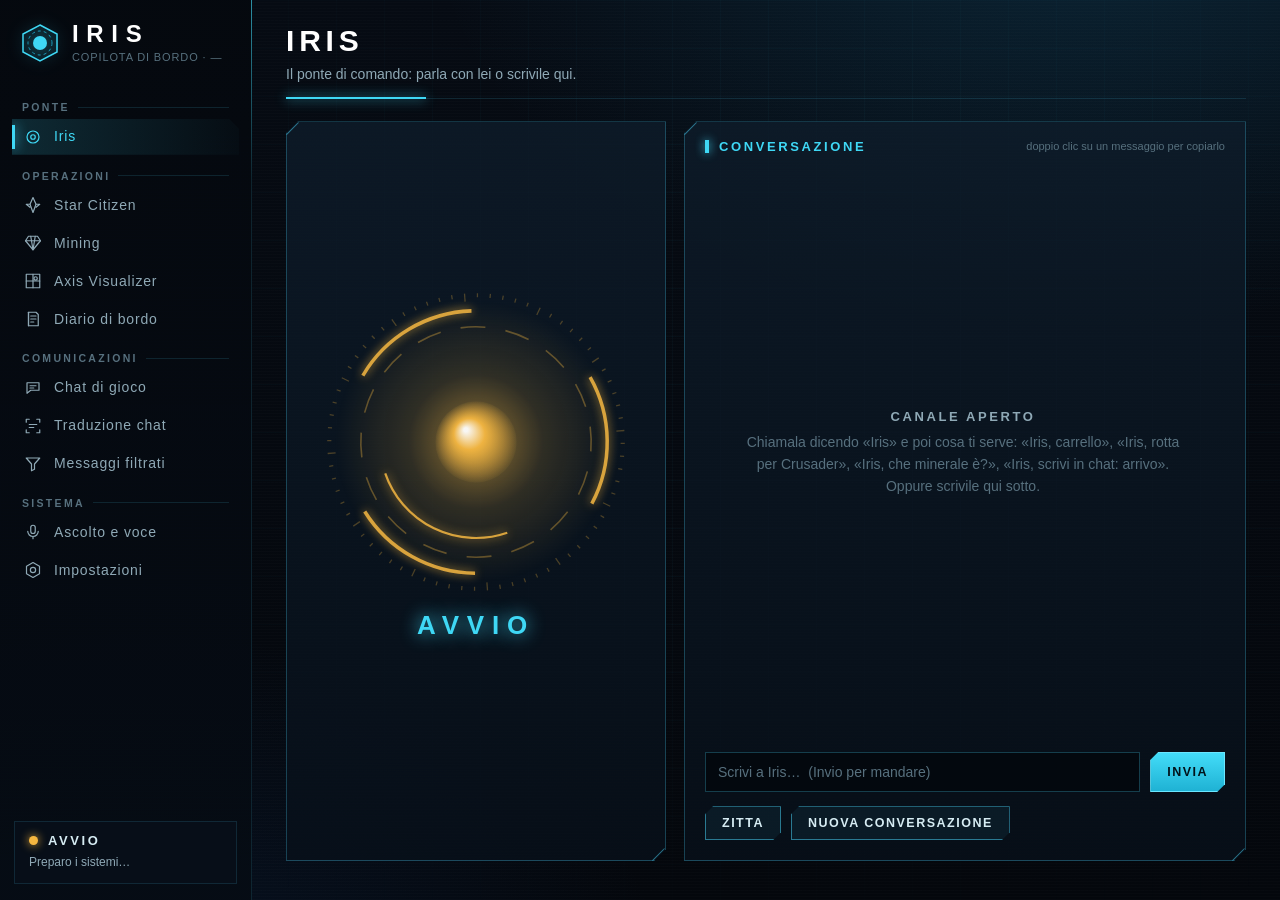
==== src/ui/web/index.html @ 4d6e4a8d "Iris 1.3.0: interfaccia HUD, mining, Axis Visualizer, diario di bordo, barra rapida Interfaccia e si" ====
<!doctype html>
<html lang="it">
<head>
<meta charset="utf-8">
<meta name="viewport" content="width=device-width, initial-scale=1">
<title>Iris</title>
<link rel="stylesheet" href="app.css">
</head>
<body>
<div class="backdrop" aria-hidden="true"></div>

<div class="app">
  <!-- ================================================================== Barra laterale -->
  <aside class="sidebar">
    <div class="brand">
      <svg class="brand-mark" viewBox="0 0 40 40" aria-hidden="true">
        <polygon points="20,2 37,11 37,29 20,38 3,29 3,11" class="hex"/>
        <circle cx="20" cy="20" r="7" class="core"/>
        <circle cx="20" cy="20" r="12" class="ring"/>
      </svg>
      <div>
        <div class="brand-name">IRIS</div>
        <div class="brand-sub">Copilota di bordo · <span id="version">—</span></div>
      </div>
    </div>

    <nav class="nav" id="nav">
      <div class="nav-group">Ponte</div>
      <button class="nav-item" data-page="home"><svg viewBox="0 0 24 24"><circle cx="12" cy="12" r="8"/><circle cx="12" cy="12" r="3"/></svg><span>Iris</span></button>
      <div class="nav-group">Operazioni</div>
      <button class="nav-item" data-page="game"><svg viewBox="0 0 24 24"><path d="M12 2l4 9-4 11-4-11z"/><path d="M8 11H3l5 4M16 11h5l-5 4"/></svg><span>Star Citizen</span><i class="nav-led" id="led-game"></i></button>
      <button class="nav-item" data-page="mining"><svg viewBox="0 0 24 24"><path d="M6 3h12l4 6-10 12L2 9z"/><path d="M2 9h20M9 3l3 18 3-18"/></svg><span>Mining</span></button>
      <button class="nav-item" data-page="axis"><svg viewBox="0 0 24 24"><rect x="3" y="3" width="18" height="18"/><path d="M12 3v18M3 12h18"/><circle cx="15.5" cy="8.5" r="2.2"/></svg><span>Axis Visualizer</span><i class="nav-led" id="led-axis"></i></button>
      <button class="nav-item" data-page="log"><svg viewBox="0 0 24 24"><path d="M6 3h10l3 3v15H6z"/><path d="M9 8h7M9 12h7M9 16h4"/><path d="M6 3v18"/></svg><span>Diario di bordo</span><i class="nav-led" id="led-log"></i></button>
      <div class="nav-group">Comunicazioni</div>
      <button class="nav-item" data-page="chat"><svg viewBox="0 0 24 24"><path d="M4 5h16v10H9l-5 4z"/><path d="M8 9h8M8 12h5"/></svg><span>Chat di gioco</span></button>
      <button class="nav-item" data-page="screen"><svg viewBox="0 0 24 24"><path d="M3 7V3h4M17 3h4v4M21 17v4h-4M7 21H3v-4"/><path d="M7 10h10M7 14h6"/></svg><span>Traduzione chat</span></button>
      <button class="nav-item" data-page="filtered"><svg viewBox="0 0 24 24"><path d="M3 4h18l-7 8v7l-4 2v-9z"/></svg><span>Messaggi filtrati</span><i class="nav-count" id="count-filtered"></i></button>
      <div class="nav-group">Sistema</div>
      <button class="nav-item" data-page="voice"><svg viewBox="0 0 24 24"><rect x="9" y="3" width="6" height="11" rx="3"/><path d="M5 11a7 7 0 0014 0M12 18v3"/></svg><span>Ascolto e voce</span></button>
      <button class="nav-item" data-page="settings"><svg viewBox="0 0 24 24"><path d="M12 2l8.66 5v10L12 22l-8.66-5V7z"/><circle cx="12" cy="12" r="3.5"/></svg><span>Impostazioni</span><i class="nav-led amber" id="led-update"></i></button>
    </nav>

    <div class="update-card hidden" id="update-card">
      <div class="update-title">Aggiornamento <span id="update-card-version"></span></div>
      <div class="progress hidden" id="update-card-progress"><i></i></div>
      <div class="update-text" id="update-card-text"></div>
      <button class="btn primary small" id="update-card-install">Riavvia e aggiorna</button>
    </div>

    <div class="status" id="status">
      <div class="status-head"><i class="dot"></i><span class="status-label" id="status-label">AVVIO</span></div>
      <div class="status-text" id="status-text">Preparo i sistemi…</div>
    </div>
  </aside>

  <!-- ================================================================== Pagine -->
  <main class="main" id="main">

    <!-- ------------------------------------------------------------- Iris -->
    <section class="page" data-page="home">
      <header class="page-head">
        <div><h1>Iris</h1><p>Il ponte di comando: parla con lei o scrivile qui.</p></div>
        <div class="head-chips" id="home-chips"></div>
      </header>
      <div class="home">
        <div class="panel orb-panel">
          <canvas id="orb" aria-hidden="true"></canvas>
          <div class="orb-state" id="orb-state">AVVIO</div>
          <div class="orb-detail" id="orb-detail"></div>
          <div class="orb-heard" id="orb-heard"></div>
          <button class="btn primary hidden" id="retry">Riprova</button>
        </div>
        <div class="panel convo-panel">
          <div class="panel-title">Conversazione <span class="panel-meta">doppio clic su un messaggio per copiarlo</span></div>
          <div class="convo" id="convo"></div>
          <form class="composer" id="composer">
            <input type="text" id="composer-input" maxlength="2000" autocomplete="off" placeholder="Scrivi a Iris…  (Invio per mandare)">
            <button class="btn primary" type="submit">Invia</button>
          </form>
          <div class="btn-row">
            <button class="btn" id="stop">Zitta</button>
            <button class="btn" id="new-convo">Nuova conversazione</button>
          </div>
        </div>
      </div>
    </section>

    <!-- ------------------------------------------------------------- Star Citizen -->
    <section class="page" data-page="game">
      <header class="page-head">
        <div><h1>Star Citizen</h1><p>Comandi della nave, rotta sulla mappa stellare, calibrazione.</p></div>
        <div class="head-chips"><span class="chip" id="game-chip">—</span></div>
      </header>
      <div class="grid">
        <div class="panel span-2">
          <div class="panel-title">Stato del gioco</div>
          <div class="callout" id="game-status">—</div>
          <div class="row"><div class="row-text"><b>Comandi di gioco attivi</b><small>Quando Star Citizen è aperto, Iris preme i tasti per te.</small></div><label class="switch"><input type="checkbox" data-set="gameEnabled"><i></i></label></div>
          <div class="row"><div class="row-text"><b>Modalità prova</b><small>Scrive cosa farebbe, senza premere tasti.</small></div><label class="switch"><input type="checkbox" id="dry-run"><i></i></label></div>
          <div class="btn-row">
            <button class="btn" data-action="openProfile">Modifica il profilo a mano</button>
            <button class="btn" data-action="gameReload">Ricarica</button>
            <button class="btn" data-action="openOcrImages">Immagini dell'OCR</button>
          </div>
          <div class="note bad" id="profile-error"></div>
          <p class="note">Gioca in finestra senza bordi. Dì «Iris, carrello», «Iris, rotta per Crusader», «Iris, prepara la nave»… (o tieni premuto il tasto per parlare). Le frasi del profilo partono subito; le altre le capisce il modello. Controlla che i tasti del profilo siano i tuoi (in gioco: Opzioni › Comandi).</p>
        </div>

        <div class="panel">
          <div class="panel-title">Prova un comando</div>
          <form class="inline-form" id="game-test">
            <input type="text" maxlength="300" placeholder="es. rotta per Seraphim, carrello, scudi">
            <button class="btn primary" type="submit">Prova</button>
          </form>
          <div class="note" id="game-test-result"></div>
        </div>

        <div class="panel">
          <div class="panel-title">Ultime azioni</div>
          <div class="log" id="game-log"></div>
          <div class="btn-row"><button class="btn small" data-action="openUnknownPhrases">Apri le frasi non capite</button></div>
        </div>

        <div class="panel span-2">
          <div class="panel-title">Comandi <span class="panel-meta" id="cmd-count"></span></div>
          <div class="cmd-tools">
            <input type="text" id="cmd-search" maxlength="60" spellcheck="false" placeholder="Cerca una frase o un tasto…" aria-label="Cerca nei comandi">
            <button class="btn primary" id="cmd-new">+ Nuovo comando</button>
          </div>
          <div class="cmd-quick"><span class="field-label">Aggiunta rapida</span><div class="cmd-presets" id="cmd-presets"></div></div>
          <div class="cmd-list" id="cmd-list"></div>
          <p class="note">Il tasto è quello che usi tu in gioco (Opzioni › Comandi): premilo e Iris lo scrive da sola, anche con Alt, Ctrl o Shift. Le frasi si dicono dopo «Iris»; i modi diversi di dirle li capisce il modello. Tutto finisce nel profilo dei comandi, che resta modificabile anche a mano.</p>
        </div>

        <div class="panel span-2">
          <div class="panel-title">Mappa stellare <span class="panel-meta">calibrazione con F8</span></div>
          <p class="note">Premi Calibra: porto io Star Citizen davanti. Apri la mappa stellare, porta il mouse sul punto e premi F8; per le zone F8 sull'angolo in alto a sinistra e poi su quello in basso a destra. A ogni F8 senti un suono, alla fine torno qui col risultato. Leggi mostra cosa vede l'OCR in quella zona.</p>
          <div class="zones" id="zones"></div>
          <div class="readout" id="calibration">Nessuna calibrazione in corso.</div>
        </div>
      </div>
    </section>

    <!-- ------------------------------------------------------------- Mining -->
    <section class="page" data-page="mining">
      <header class="page-head">
        <div><h1>Mining</h1><p>La signature dello scanner, tradotta in materiale e quantità.</p></div>
        <div class="head-chips"><span class="chip" id="mining-chip">—</span></div>
      </header>
      <div class="grid">
        <div class="panel span-2">
          <div class="panel-title">Lettura</div>
          <div class="reading" id="mining-last"><span class="reading-label">Ultima lettura</span><span class="reading-value">—</span></div>
          <div class="row"><div class="row-text"><b>Mining attivo</b><small>Tasti, voce («Iris, che minerale è?») e risultato a schermo.</small></div><label class="switch"><input type="checkbox" data-set="miningEnabled"><i></i></label></div>
          <div class="row"><div class="row-text"><b>Zona da leggere</b><small id="mining-region">Nessuna zona scelta.</small></div><button class="btn primary" data-action="chooseMiningRegion">Scegli la zona</button></div>
          <div class="row"><div class="row-text"><b>Contorno della zona sul gioco</b><small>Sta fuori dalla zona: non viene mai letto.</small></div><label class="switch"><input type="checkbox" data-set="miningShowBorder"><i></i></label></div>
          <div class="row"><div class="row-text"><b>Lettura continua</b><small>Ogni secondo, solo con Star Citizen in primo piano.</small></div><label class="switch"><input type="checkbox" data-set="miningAuto"><i></i></label></div>
          <div class="row"><div class="row-text"><b>Annuncia a voce il minerale</b><small>«Borase per 3»: una volta per roccia, solo se la lettura è certa e senza alternative.</small></div><label class="switch"><input type="checkbox" data-set="miningSpeak"><i></i></label></div>
          <div class="btn-row"><button class="btn" id="mining-scan">Leggi tra 3 secondi</button><span class="note inline">il tempo di tornare al gioco</span></div>
          <p class="note">Scegli una zona un po' più larga del badge (segnaposto + numero): il badge lo trova da sola, con qualsiasi colore dell'HUD.</p>
          <div class="note" id="mining-ocr"></div>
        </div>

        <div class="panel span-2" id="mlog-panel">
          <div class="panel-title">Registro delle scansioni <span class="panel-meta">file JSON sul desktop, pronto per il sito</span></div>
          <div class="row"><div class="row-text"><b>Registra le scansioni</b><small id="mlog-state">Ogni roccia letta (tasto, lettura continua, voce, tastierino, barra rapida) finisce nel registro. Alla fine ti chiedo il luogo e la qualità media e salvo il file sul desktop.</small></div><label class="switch"><input type="checkbox" id="mlog-switch"><i></i></label></div>
          <div class="mlog-live hidden" id="mlog-live">
            <div class="mlog-stats" id="mlog-stats"></div>
            <div class="mlog-totals" id="mlog-totals"></div>
            <div class="feed mlog-feed" id="mlog-feed"></div>
            <div class="btn-row">
              <button class="btn primary" id="mlog-close">Chiudi e salva…</button>
              <button class="btn small danger" id="mlog-cancel">Annulla il registro</button>
              <span class="note inline">La stessa roccia letta più volte di seguito conta una volta sola.</span>
            </div>
          </div>
          <div class="mlog-last hidden" id="mlog-last">
            <span class="field-label">Ultimo file</span><code class="selectable" id="mlog-last-name"></code>
            <button class="btn small" id="mlog-open">Apri</button><button class="btn small" id="mlog-folder">Mostra nella cartella</button>
          </div>
        </div>

        <div class="panel">
          <div class="panel-title">Riquadro a schermo</div>
          <div class="field"><span class="field-label">Informazioni</span><div class="seg" data-seg="miningOverlayBasic"></div></div>
          <div data-slider="miningOverlayOpacity"></div>
          <div data-slider="miningOverlayTextOpacity"></div>
          <div data-slider="miningOverlaySeconds"></div>
          <div class="btn-row">
            <button class="btn" data-action="unlockOverlay" data-which="mining">Sblocca per spostarlo (30 s)</button>
            <button class="btn" data-action="resetOverlay" data-which="mining">Accanto alla zona</button>
          </div>
        </div>

        <div class="panel">
          <div class="panel-title">Raffineria <span class="panel-meta" id="refinery-meta"></span></div>
          <div class="refinery" id="refinery-list"></div>
          <form class="refinery-form" id="refinery-form">
            <label><span>Stazione</span><input type="text" name="place" maxlength="40" placeholder="ARC-L1"></label>
            <label><span>Manca</span><input type="text" name="duration" maxlength="24" placeholder="3:20"></label>
            <label class="grow"><span>Nota</span><input type="text" name="note" maxlength="60" placeholder="Quantanium, 32 SCU"></label>
            <button class="btn primary" type="submit">Avvia</button>
          </form>
          <div class="row"><div class="row-text"><b>Avvisa a voce quando è pronto</b><small>Anche a finestra chiusa. A voce: «Iris, raffineria a Levski tra 3 ore e 20».</small></div><label class="switch"><input type="checkbox" data-set="refinerySpeak"><i></i></label></div>
          <div class="btn-row"><button class="btn small" id="refinery-clear">Togli i pronti</button></div>
        </div>

        <div class="panel">
          <div class="panel-title">Tasti</div>
          <div class="keys-table" id="mining-keys"></div>
          <p class="note">Tastiera o pulsanti del joystick/HOTAS. Mentre scrivi a mano, cifre, Invio, Esc e Backspace NON arrivano al gioco. Se Star Citizen è avviato come amministratore, avvia così anche Iris.</p>
        </div>

        <div class="panel">
          <div class="panel-title">Prova e diagnosi</div>
          <form class="inline-form" id="mining-test">
            <input type="text" maxlength="60" placeholder="es. 16960 oppure “2 16,960”">
            <button class="btn primary" type="submit">Decodifica</button>
          </form>
          <div class="log tall" id="mining-history"></div>
          <div class="row"><div class="row-text"><b>Salva le immagini dell'ultima lettura</b><small>Si sovrascrivono a ogni lettura.</small></div><label class="switch"><input type="checkbox" data-set="miningSaveImages"><i></i></label></div>
          <div class="btn-row"><button class="btn small" data-action="openMiningImages">Apri la cartella delle immagini</button></div>
        </div>

        <div class="panel">
          <div class="panel-title">Signature sconosciute</div>
          <div class="log" id="unknowns"></div>
          <form class="identify" id="identify">
            <label><span>Valore</span><input type="text" name="value" maxlength="9" inputmode="numeric"></label>
            <label class="grow"><span>Materiale</span><input type="text" name="name" maxlength="60"></label>
            <label><span>Quantità</span><input type="text" name="qty" maxlength="4" inputmode="numeric"></label>
            <button class="btn primary" type="submit">Identifica</button>
          </form>
          <div class="btn-row">
            <button class="btn small" id="unknown-remove">Togli questo valore</button>
            <button class="btn small danger" id="unknown-clear">Svuota l'elenco</button>
          </div>
          <p class="note">Quando sai cos'era (nello scanner del gioco), scrivi materiale e quantità: Iris calcola la firma base e la aggiunge alla tabella.</p>
        </div>

        <div class="panel span-2">
          <div class="panel-title">Materiali <span class="panel-meta" id="table-state"></span></div>
          <p class="note">Una riga per materiale: NOME,FIRMA BASE,TIPO (minerale o salvage). Una signature è firma base × quantità. Importa accetta un CSV, il file «materialsdb» di Mining Signature Calculator o lookup_table.json di mining_ocr.</p>
          <textarea class="code" id="materials" spellcheck="false" rows="12"></textarea>
          <div class="btn-row">
            <button class="btn primary" id="table-save">Salva</button>
            <button class="btn" id="table-reset">Predefinita</button>
            <button class="btn" id="table-import">Importa…</button>
            <button class="btn" data-action="tableExport">Esporta CSV…</button>
          </div>
        </div>
      </div>
    </section>

    <!-- ------------------------------------------------------------- Diario di bordo (Game.log) -->
    <section class="page" data-page="log">
      <header class="page-head">
        <div><h1>Diario di bordo</h1><p>Contratti, zona e salute, letti dal Game.log di Star Citizen. Spento finché non lo attivi tu.</p></div>
        <div class="head-chips"><span class="chip" id="log-chip">—</span></div>
      </header>
      <div class="tos" role="alert">
        <svg viewBox="0 0 24 24" aria-hidden="true"><path d="M12 3l10 18H2z"/><path d="M12 10v5M12 18v.5"/></svg>
        <div><b>Attenzione</b><p id="log-tos-text"></p></div>
      </div>
      <div class="grid">
        <div class="panel span-2">
          <div class="panel-title">Lettura del Game.log</div>
          <div class="row"><div class="row-text"><b>Leggi il Game.log</b><small id="log-state">Spento: il Game.log non viene letto.</small></div><label class="switch danger-switch"><input type="checkbox" id="log-enable"><i></i></label></div>
          <div class="row"><div class="row-text"><b>File</b><small class="mono-text" id="log-path">—</small></div>
            <div class="btn-row tight"><button class="btn small" id="log-choose">Scegli…</button><button class="btn small" id="log-auto">Automatico</button></div></div>
          <p class="note">Sola lettura: niente memoria del gioco, niente tasti, niente file scritti nella cartella del gioco. All'avvio rilegge in silenzio la sessione già scritta; quando il gioco riparte segue il file nuovo. Funziona anche col gioco in italiano.</p>
        </div>

        <div class="panel log-body">
          <div class="panel-title">Missioni <span class="panel-meta">«Iris, che missioni ho?»</span></div>
          <div class="missions" id="log-contracts"></div>
          <div class="panel-title sub">Obiettivi</div>
          <div class="objectives" id="log-objectives"></div>
          <div class="session" id="log-session"></div>
        </div>

        <div class="panel log-body">
          <div class="panel-title">Stato</div>
          <div class="kvs" id="log-status"></div>
          <div class="panel-title sub">Salute</div>
          <div class="health" id="log-health"></div>
        </div>

        <div class="panel span-2 log-body">
          <div class="panel-title">Eventi <span class="panel-meta">i più nuovi in alto</span></div>
          <div class="feed-tools"><div class="seg" id="log-filter"></div><button class="btn small" id="log-clear">Svuota</button></div>
          <div class="feed" id="log-feed"></div>
        </div>

        <div class="panel log-body">
          <div class="panel-title">Avvisi a voce</div>
          <div class="row"><div class="row-text"><b>Contratti</b><small>Accettato, completato, fallito, rifiutato.</small></div><label class="switch"><input type="checkbox" data-set="gameLogSpeakContracts"><i></i></label></div>
          <div class="row"><div class="row-text"><b>Salute</b><small>Ferite, disidratato, fame, soccorsi in arrivo.</small></div><label class="switch"><input type="checkbox" data-set="gameLogSpeakHealth"><i></i></label></div>
          <div class="row"><div class="row-text"><b>Zone</b><small>Armistizio, spazio monitorato, proprietà privata.</small></div><label class="switch"><input type="checkbox" data-set="gameLogSpeakZones"><i></i></label></div>
          <div class="row"><div class="row-text"><b>Gruppo</b><small>Un compagno in quantum verso di te.</small></div><label class="switch"><input type="checkbox" data-set="gameLogSpeakParty"><i></i></label></div>
        </div>

        <div class="panel log-body">
          <div class="panel-title">Sopra il gioco</div>
          <p class="note first">Missioni e Diario stanno anche nella barra rapida: premi il suo tasto in gioco e apri i pannelli che ti servono. Restano dove li trascini.</p>
          <div class="btn-row"><button class="btn log-bar-show">Mostra la barra rapida</button></div>
          <p class="note">A voce: «Iris, che missioni ho?», «Iris, sono in zona di armistizio?», «Iris, come sto?».</p>
        </div>
      </div>
    </section>

    <!-- ------------------------------------------------------------- Axis Visualizer -->
    <section class="page" data-page="axis">
      <header class="page-head">
        <div><h1>Axis Visualizer</h1><p>Assi, barre e pulsanti di HOTAS, joystick, pad, mouse e tastiera: sopra il gioco e in OBS.</p></div>
        <div class="head-chips"><span class="chip" id="axis-chip">—</span><span class="chip" id="axis-server-chip">—</span></div>
      </header>
      <div class="grid">
        <div class="panel span-2">
          <div class="panel-title">Overlay <span class="panel-meta">trascina col tasto centrale · doppio clic centrale per chiudere</span></div>
          <div class="callout" id="ax-state">—</div>
          <div class="btn-row">
            <button class="btn primary" id="ax-open">Apri sul gioco</button>
            <button class="btn" id="ax-obs" title="Le finestre non compaiono sullo schermo: i numeri vanno solo a OBS">Solo OBS</button>
            <button class="btn" id="ax-hide">Nascondi</button>
            <button class="btn danger" id="ax-close">Chiudi</button>
          </div>
          <div class="grid-2 ax-overlay-rows">
            <div class="row" id="ax-auto"><div class="row-text"><b>Si apre col gioco</b><small>Quando parte uno dei giochi del profilo; si chiude quando lo chiudi.</small></div><label class="switch"><input type="checkbox"><i></i></label></div>
            <div class="row" id="ax-lock"><div class="row-text"><b>Blocca la posizione</b><small>Le finestre non si spostano più col tasto centrale.</small></div><label class="switch"><input type="checkbox"><i></i></label></div>
          </div>
          <div class="panel-title sub">Profilo</div>
          <div class="ax-profile">
            <label class="field ax-field"><span class="field-label">Attivo</span><select id="ax-profile" aria-label="Profilo"></select></label>
            <label class="field ax-field grow"><span class="field-label">Nome</span><input type="text" id="ax-profile-name" maxlength="32" spellcheck="false"></label>
            <button class="btn" id="ax-profile-add">+ Nuovo</button>
            <button class="btn danger" id="ax-profile-delete">Elimina</button>
          </div>
          <form class="inline-form" id="ax-triggers">
            <input type="text" maxlength="200" spellcheck="false" placeholder="Giochi che aprono questo profilo, es. StarCitizen.exe, DCS.exe">
            <button class="btn" type="submit">Salva i giochi</button>
          </form>
          <div class="note" id="ax-message"></div>
        </div>

        <div class="panel span-2">
          <div class="panel-title">Moduli <span class="panel-meta">al massimo 10 per profilo · l'anteprima si muove con le periferiche</span></div>
          <div class="btn-row ax-add">
            <button class="btn" data-kind="Assi">+ Assi</button>
            <button class="btn" data-kind="Barre">+ Barre</button>
            <button class="btn" data-kind="Pulsanti">+ Pulsanti</button>
            <button class="btn small" id="ax-refresh" title="Cerca di nuovo joystick e pad collegati">Aggiorna le periferiche</button>
          </div>
          <div class="ax-modules" id="ax-modules"></div>
        </div>

        <div class="panel">
          <div class="panel-title">Aspetto</div>
          <div id="ax-look"></div>
        </div>

        <div class="panel">
          <div class="panel-title">OBS</div>
          <div class="callout" id="ax-server-state">—</div>
          <div class="row" id="ax-server"><div class="row-text"><b>Server per OBS</b><small>Solo da questo computer: niente firewall, niente rete.</small></div><label class="switch"><input type="checkbox"><i></i></label></div>
          <form class="inline-form" id="ax-port">
            <input type="text" inputmode="numeric" maxlength="5" aria-label="Porta">
            <button class="btn" type="submit">Cambia porta</button>
          </form>
          <div class="field-label ax-urls-title">Una sorgente Browser per finestra</div>
          <div class="ax-urls" id="ax-urls"></div>
          <p class="note">In OBS: Fonti › + › Browser, incolla l'indirizzo e metti larghezza e altezza almeno come la finestra. Lo sfondo è trasparente. Tutte le finestre: <code class="selectable" id="ax-index"></code></p>
          <p class="note">Axis Visualizer usa la porta 8777, Iris la sua (8787): possono restare aperti tutti e due.</p>
          <div class="panel-title sub">Importa</div>
          <div class="btn-row"><button class="btn" id="ax-import">Importa da Axis Visualizer</button></div>
          <p class="note" id="ax-import-note"></p>
        </div>
      </div>
    </section>

    <!-- ------------------------------------------------------------- Chat di gioco -->
    <section class="page" data-page="chat">
      <header class="page-head">
        <div><h1>Chat di gioco</h1><p>Parli in italiano, in chat arriva già tradotto.</p></div>
        <div class="head-chips"><span class="chip" id="chat-chip">—</span></div>
      </header>
      <div class="grid">
        <div class="panel span-2">
          <div class="panel-title">Dettatura</div>
          <div class="row"><div class="row-text"><b>Detta in chat</b><small>Tieni premuto il tasto della chat, parla e rilascialo. Oppure «Iris, scrivi in chat: arrivo tra due minuti». Iris scrive solo con il gioco in primo piano.</small></div><label class="switch"><input type="checkbox" data-set="chatEnabled"><i></i></label></div>
          <div class="callout" id="chat-notice">Nessun messaggio ancora.</div>
        </div>

        <div class="panel">
          <div class="panel-title">Tasti per dettare</div>
          <div class="keys" data-keys="chat"></div>
          <p class="note">Un tasto che usi anche per Iris vale per tutti e due: con Star Citizen in primo piano la frase va in chat, a meno che tu dica «Iris»; fuori dal gioco va a Iris.</p>
        </div>

        <div class="panel">
          <div class="panel-title">Lingue</div>
          <div class="lang-pair">
            <label class="field"><span class="field-label">Parlo in</span><select data-set="sourceLanguageIndex" data-num data-list="languages"></select></label>
            <button class="btn icon" data-action="swapLanguages" title="Scambia">⇄</button>
            <label class="field"><span class="field-label">Scrivo in chat in</span><select data-set="targetLanguageIndex" data-num data-list="languages"></select></label>
          </div>
          <div class="row"><div class="row-text"><b>Gergo da videogiocatore</b><small>«sono a terra» diventa «I'm down».</small></div><label class="switch"><input type="checkbox" data-set="gamingTone"><i></i></label></div>
          <div class="row"><div class="row-text"><b>Invio automatico</b><small>F10 lo accende e lo spegne anche in gioco.</small></div><label class="switch"><input type="checkbox" data-set="autoSend"><i></i></label></div>
        </div>

        <div class="panel span-2">
          <div class="panel-title">Ultime frasi <span class="panel-meta">doppio clic per copiare la traduzione</span></div>
          <div class="history" id="chat-history"></div>
          <form class="inline-form" id="translate-test">
            <input type="text" maxlength="500" placeholder="Prova: scrivi una frase come se la dicessi (non va nel gioco)">
            <button class="btn primary" type="submit">Traduci</button>
          </form>
        </div>

        <div class="panel">
          <div class="panel-title">Scrittura in chat</div>
          <div class="row"><div class="row-text"><b>Apri la chat prima di scrivere</b></div><label class="switch"><input type="checkbox" data-set="chatOpenEnabled"><i></i></label></div>
          <div class="row"><div class="row-text"><b>Tasto per aprire la chat</b><small id="key-chatOpen">—</small></div><button class="btn small" data-capture="chatOpen">Cambia</button></div>
          <div class="row"><div class="row-text"><b>Tasto per inviare</b><small id="key-chatSend">—</small></div><button class="btn small" data-capture="chatSend">Cambia</button></div>
          <div data-slider="chatOpenDelayMs"></div>
          <div data-slider="typingDelayMs"></div>
          <div class="row"><div class="row-text"><b>Lettere speciali come Unicode</b><small>Spento: ñ diventa n, va in tutti i giochi. Acceso: la lettera giusta, ma alcuni giochi la ignorano.</small></div><label class="switch"><input type="checkbox" data-set="unicodeFallback"><i></i></label></div>
        </div>

        <div class="panel">
          <div class="panel-title">Soglia del silenzio</div>
          <div class="meter" id="threshold-meter"><i class="fill"></i><i class="mark"></i></div>
          <div data-slider="silenceThreshold"></div>
          <div class="btn-row"><button class="btn" data-action="calibrateSilence">Calibra (2 s di silenzio)</button></div>
          <p class="note">Sotto la soglia (la riga bianca) per la chat è silenzio: una pressione del tasto senza parlare non scrive niente.</p>
          <div class="panel-title sub">Glossario</div>
          <p class="note">Il gergo della community con la traduzione da usare sempre, una riga per termine (QT=quantum travel). Vale subito.</p>
          <div class="btn-row"><button class="btn" data-action="openGlossary">Apri il glossario</button></div>
        </div>
      </div>
    </section>

    <!-- ------------------------------------------------------------- Traduzione chat -->
    <section class="page" data-page="screen">
      <header class="page-head">
        <div><h1>Traduzione chat</h1><p>La chat degli altri, letta dallo schermo e tradotta sotto la chat del gioco.</p></div>
        <div class="head-chips"><span class="chip" id="screen-chip">—</span></div>
      </header>
      <div class="grid">
        <div class="panel span-2">
          <div class="panel-title">Lettura dello schermo</div>
          <div class="row"><div class="row-text"><b>Traduci la chat degli altri</b><small>Traduce solo i messaggi NUOVI (quando la chat compare, solo l'ultimo) e li tiene nel riquadro: ognuno nuovo spinge su gli altri.</small></div><label class="switch"><input type="checkbox" data-set="ocrEnabled"><i></i></label></div>
          <div class="row"><div class="row-text"><b>Zona della chat</b><small id="ocr-region">Nessuna zona scelta.</small></div><button class="btn primary" data-action="chooseOcrRegion">Scegli o gira la zona</button></div>
          <p class="note">La chat dell'HUD segue la curva del casco: nella scelta della zona girala con la rotellina del mouse (← → per i decimi di grado), poi Invio. Prima dell'OCR viene raddrizzata.</p>
          <label class="field"><span class="field-label">Traduci in</span><select data-set="ocrTargetLanguageIndex" data-num data-list="languages"></select></label>
          <div class="note" id="ocr-info"></div>
          <div class="btn-row"><button class="btn small" data-action="openLanguageSettings">Lingue di Windows…</button></div>
        </div>

        <div class="panel">
          <div class="panel-title">Riquadro della traduzione</div>
          <div data-slider="ocrMaxMessages"></div>
          <div data-slider="ocrOverlayOpacity"></div>
          <div class="btn-row">
            <button class="btn" data-action="unlockOverlay" data-which="chat">Sblocca per spostarlo (30 s)</button>
            <button class="btn" data-action="resetOverlay" data-which="chat">Sotto la zona</button>
          </div>
        </div>

        <div class="panel">
          <div class="panel-title">Filtro e diagnosi</div>
          <p class="note">I messaggi di un canale o di un'organizzazione (per esempio LSE) finiscono in Messaggi filtrati. Scrivi il nome senza parentesi; vuoto = nessun filtro.</p>
          <form class="inline-form" id="filter-form">
            <input type="text" maxlength="40" placeholder="es. LSE">
            <button class="btn primary" type="submit">Salva</button>
          </form>
          <div class="btn-row"><button class="btn small" data-action="openOcrDebug">File di diagnosi dell'OCR</button></div>
        </div>
      </div>
    </section>

    <!-- ------------------------------------------------------------- Messaggi filtrati -->
    <section class="page" data-page="filtered">
      <header class="page-head">
        <div><h1>Messaggi filtrati</h1><p id="filter-label">—</p></div>
      </header>
      <div class="panel">
        <div class="panel-title">Registro</div>
        <div class="log huge" id="filtered"></div>
        <div class="btn-row">
          <button class="btn" data-action="copyFiltered">Copia tutto</button>
          <button class="btn danger" id="filtered-clear">Svuota</button>
        </div>
      </div>
    </section>

    <!-- ------------------------------------------------------------- Ascolto e voce -->
    <section class="page" data-page="voice">
      <header class="page-head">
        <div><h1>Ascolto e voce</h1><p>Come ti sente Iris, e come ti risponde.</p></div>
      </header>
      <div class="grid">
        <div class="panel span-2">
          <div class="panel-title">Ascolto</div>
          <div class="row"><div class="row-text"><b>Sempre in ascolto</b><small>Si sveglia quando dici «Iris». Il microfono resta sul PC: si trascrive tutto qui.</small></div><label class="switch"><input type="checkbox" data-set="wakeWordEnabled"><i></i></label></div>
          <div class="meter" id="mic-meter"><i class="fill"></i></div>
          <div class="diag" id="mic-diag">—</div>
          <label class="field"><span class="field-label">Microfono</span><select id="mic-select"></select></label>
          <div class="grid-2">
            <div data-slider="vadThreshold"></div>
            <div data-slider="endSilenceMs"></div>
            <div data-slider="followUpSeconds"></div>
            <div data-slider="micGain"></div>
          </div>
          <p class="note">La barra diventa verde quando Iris sente che qualcuno parla. Se si sveglia da sola con i rumori, abbassa la sensibilità; se non ti sente, alzala o alza il volume del microfono.</p>
        </div>

        <div class="panel">
          <div class="panel-title">Tasti per parlare</div>
          <p class="note">Facoltativi: tieni premuto un tasto (o un pulsante del joystick) mentre parli, senza dire «Iris». Premerlo mentre Iris parla la zittisce.</p>
          <div class="keys" data-keys="talk"></div>
        </div>

        <div class="panel">
          <div class="panel-title">Voce</div>
          <div class="row"><div class="row-text"><b>Iris risponde a voce</b></div><label class="switch"><input type="checkbox" data-set="speechEnabled"><i></i></label></div>
          <div class="field"><span class="field-label">Motore della voce</span><div class="seg" id="engine-seg"><button data-engine="neurale">Neurale · Qwen3-TTS</button><button data-engine="windows">Windows</button></div></div>
          <label class="field"><span class="field-label">Effetto sulla voce</span><select id="effect-select"></select></label>
          <div class="field"><span class="field-label">Voce di Windows</span><div class="inline-form"><select id="voice-select"></select><button class="btn" data-action="testVoice">Prova</button></div></div>
          <label class="field"><span class="field-label">Dove parla</span><select id="output-select"></select></label>
          <div data-slider="speechRate"></div>
          <p class="note">La voce neurale genera il parlato sulla scheda video (licenza Apache 2.0). La velocità vale solo per le voci di Windows.</p>
        </div>
      </div>
    </section>

    <!-- ------------------------------------------------------------- Impostazioni -->
    <section class="page" data-page="settings">
      <header class="page-head">
        <div><h1>Impostazioni</h1><p>Tu, l'avvio, la barra rapida, il cervello di Iris, la sfera e gli aggiornamenti.</p></div>
      </header>
      <div class="grid">
        <div class="panel">
          <div class="panel-title">Tu</div>
          <form class="inline-form" id="name-form">
            <input type="text" maxlength="60" placeholder="Il tuo nome (come ti chiama Iris)">
            <button class="btn primary" type="submit">Salva</button>
          </form>
          <div class="field"><span class="field-label">Quanto parla</span>
            <select data-set="replyStyle">
              <option value="intere">Frasi intere, sempre</option>
              <option value="gioco">Brevi mentre giochi, intere il resto del tempo</option>
              <option value="brevi">Brevi, sempre</option>
            </select>
          </div>
          <p class="note">Brevi: poche parole, niente cortesie; i comandi di gioco confermano con una parola («Rotta impostata.») o solo con un suono.</p>
          <div class="row"><div class="row-text"><b>Memoria</b><small id="memory-count">—</small></div><button class="btn" data-action="openMemory">Apri la memoria</button></div>
          <p class="note">«Iris, ricordati che…»: lo scrive in memoria.txt e lo saprà anche le prossime volte.</p>
        </div>

        <div class="panel">
          <div class="panel-title">Avvio</div>
          <div class="row"><div class="row-text"><b>Avvia Iris con Windows</b><small id="autostart-note">Parte nascosta nell'area di notifica, pronta per quando giochi.</small></div><label class="switch"><input type="checkbox" id="autostart"><i></i></label></div>
          <div class="row"><div class="row-text"><b>La X la nasconde nell'area di notifica</b><small>Iris resta attiva: tasti, barra rapida, avvisi. Per chiuderla: tasto destro sull'icona › Esci.</small></div><label class="switch"><input type="checkbox" data-set="closeToTray"><i></i></label></div>
          <div class="row"><div class="row-text"><b>Saluto all'avvio</b><small>«Sistemi online, sono pronta» quando i modelli sono caricati.</small></div><label class="switch"><input type="checkbox" data-set="greetOnStart"><i></i></label></div>
        </div>

        <div class="panel">
          <div class="panel-title">Barra rapida nel gioco</div>
          <div class="row"><div class="row-text"><b>Barra rapida</b><small>Scende dall'alto col suo tasto: mining, traduzione, assi, sfera, missioni, raffineria, diario. Non toglie il fuoco al gioco.</small></div><label class="switch"><input type="checkbox" data-set="quickBarEnabled"><i></i></label></div>
          <div class="keys-table" id="bar-keys"></div>
          <div class="btn-row"><button class="btn" id="bar-show">Mostra / nascondi la barra</button></div>
          <p class="note">Per cliccare libera il cursore del gioco (mobiGlas o il tasto del cursore). «Nascondi tutto» toglie barra, pannelli, sfera e overlay finché non lo ripremi.</p>
        </div>

        <div class="panel">
          <div class="panel-title">Aggiornamenti</div>
          <div class="update-box" id="update-box">
            <div class="update-version"><span>Versione</span><b id="update-current">—</b></div>
            <div class="update-state" id="update-state">—</div>
            <div class="progress hidden" id="update-progress"><i></i></div>
          </div>
          <div class="row"><div class="row-text"><b>Aggiornamenti automatici</b><small>Controlla GitHub all'avvio e ogni 4 ore, scarica da sola e installa al riavvio.</small></div><label class="switch"><input type="checkbox" data-set="autoUpdate"><i></i></label></div>
          <div class="btn-row">
            <button class="btn" data-action="checkUpdate">Controlla ora</button>
            <button class="btn primary hidden" id="update-install">Riavvia e aggiorna</button>
            <button class="btn small" data-action="openReleasePage">Pagina della versione</button>
          </div>
          <pre class="notes hidden" id="update-notes"></pre>
        </div>

        <div class="panel">
          <div class="panel-title">Cervello e scheda video</div>
          <label class="field"><span class="field-label">Memoria della scheda video per i modelli</span>
            <select data-set="gpuMemoryLimitMb" data-num>
              <option value="-1">Senza limite: tutto sulla scheda (più veloce)</option>
              <option value="8192">8 GB</option>
              <option value="6144">6 GB</option>
              <option value="4096">4 GB</option>
              <option value="2048">2 GB</option>
              <option value="0">Niente: tutto sul processore (lento)</option>
            </select>
          </label>
          <div class="readout small" id="gpu-info">Caricamento dei modelli…</div>
          <p class="note">Se un gioco scatta, abbassa il limite: la parte del modello che non ci sta va sul processore (risposte più lente). I modelli si ricaricano in qualche secondo.</p>
        </div>

        <div class="panel">
          <div class="panel-title">Sfera sopra i giochi</div>
          <div class="row"><div class="row-text"><b>Mostra la sfera</b><small>Si accende quando ti ascolta, gira ambra quando pensa, pulsa quando parla, diventa rossa se qualcosa non va. I clic la attraversano.</small></div><label class="switch"><input type="checkbox" data-set="overlayEnabled"><i></i></label></div>
          <div data-slider="overlaySize"></div>
          <div data-slider="overlayOpacity"></div>
          <div class="btn-row">
            <button class="btn" data-action="unlockOverlay" data-which="orb">Sblocca per spostarla (30 s)</button>
            <button class="btn" data-action="resetOverlay" data-which="orb">Nell'angolo</button>
          </div>
        </div>

        <div class="panel span-2">
          <div class="panel-title">File</div>
          <div class="btn-row">
            <button class="btn" data-action="openDataFolder">Cartella dei dati</button>
            <button class="btn" data-action="openLog">Registro</button>
          </div>
        </div>
      </div>
    </section>
  </main>
</div>

<div class="toasts" id="toasts"></div>
<div class="modal hidden" id="mlog-modal" role="dialog" aria-modal="true" aria-labelledby="mlog-title">
  <div class="modal-box panel mlog-box">
    <div class="panel-title" id="mlog-title">Chiudi il registro</div>
    <p class="mlog-sum" id="mlog-sum"></p>
    <label class="field"><span class="field-label">In quale luogo ti trovavi?</span>
      <input type="text" id="mlog-place" maxlength="80" list="mlog-places" spellcheck="false" placeholder="es. Aaron Halo, Daymar, Lyria"><datalist id="mlog-places"></datalist></label>
    <label class="field"><span class="field-label">Qualità media dei materiali trovati (0–1000)</span>
      <input type="text" id="mlog-quality" inputmode="numeric" maxlength="4" placeholder="es. 640"></label>
    <label class="check"><input type="checkbox" id="mlog-csv"><span>Salva anche per Excel (.csv)</span></label>
    <div class="callout bad hidden" id="mlog-error"></div>
    <div class="btn-row right"><button class="btn" type="button" id="mlog-resume">Continua a registrare</button><button class="btn primary" type="button" id="mlog-save">Salva sul desktop</button></div>
  </div>
</div>

<div class="modal hidden" id="cmd-modal" role="dialog" aria-modal="true" aria-labelledby="cmd-title">
  <div class="modal-box panel cmd-box">
    <div class="panel-title" id="cmd-title">Nuovo comando</div>
    <div class="field" id="cmd-type-field"><span class="field-label">Cosa fa</span><div class="seg" id="cmd-type"></div><small class="cmd-hint" id="cmd-type-hint"></small></div>
    <div class="callout hidden" id="cmd-special"></div>
    <div class="field"><span class="field-label">Cosa dici (dopo «Iris»)</span>
      <div class="phrase-box" id="cmd-phrases"><input type="text" id="cmd-phrase-input" maxlength="80" spellcheck="false" aria-label="Nuova frase"></div>
    </div>
    <div class="field" id="cmd-keys-field"><span class="field-label" id="cmd-keys-label">Tasto</span>
      <div class="steps" id="cmd-steps"></div>
      <button class="btn small" type="button" id="cmd-add-step">+ Aggiungi un tasto</button>
    </div>
    <div class="field hidden" id="cmd-hold-field"></div>
    <label class="field"><span class="field-label">Risposta a voce (facoltativa)</span><input type="text" id="cmd-say" maxlength="80" placeholder="es. Porte."></label>
    <div class="callout bad hidden" id="cmd-error"></div>
    <div class="btn-row right"><button class="btn" type="button" id="cmd-cancel">Annulla</button><button class="btn primary" type="button" id="cmd-save">Salva</button></div>
  </div>
</div>

<div class="modal hidden" id="modal" role="dialog" aria-modal="true">
  <div class="modal-box panel">
    <div class="panel-title" id="modal-title">Conferma</div>
    <p id="modal-text"></p>
    <div class="btn-row right" id="modal-buttons"></div>
  </div>
</div>

<script src="axis.js"></script>
<script src="log.js"></script>
<script src="commands.js"></script>
<script src="app.js"></script>
</body>
</html>
---- src/ui/web/app.css ----
/* Iris — interfaccia HUD (stile cabina di Star Citizen).
   Solo caratteri di Windows: Bahnschrift per titoli e numeri, Segoe UI per il testo. */

:root {
  color-scheme: dark;
  --bg: #05080e;
  --bg-2: #08101a;
  --panel: rgba(10, 20, 31, 0.78);
  --panel-2: rgba(14, 28, 42, 0.9);
  --line: rgba(70, 200, 235, 0.14);
  --line-2: rgba(70, 200, 235, 0.28);
  --line-3: rgba(70, 200, 235, 0.55);
  --cyan: #3fd8f5;
  --cyan-2: #1b9cbb;
  --cyan-glow: rgba(63, 216, 245, 0.35);
  --green: #46e3a0;
  --amber: #f6b740;
  --red: #ff5d6c;
  --text: #d6ecf3;
  --text-2: #8fa9b6;
  --text-3: #57707e;
  --display: "Bahnschrift SemiCondensed", "Bahnschrift", "Segoe UI", sans-serif;
  --body: "Segoe UI Variable Text", "Segoe UI", sans-serif;
  --mono: "Cascadia Mono", "Consolas", monospace;
  --cut: 12px;
  --sidebar: 252px;
}

* { box-sizing: border-box; }
html, body { margin: 0; height: 100%; }
body {
  background: var(--bg);
  color: var(--text);
  font: 14px/1.45 var(--body);
  overflow: hidden;
  user-select: none;
  -webkit-font-smoothing: antialiased;
}
input, textarea, select, .selectable, .log, .history, .convo .bubble, .readout, pre { user-select: text; }
button, input, select, textarea { font: inherit; color: inherit; }
.hidden { display: none !important; }

/* --- Sfondo: spazio profondo, griglia sottile, bagliori ------------------------------------ */
.backdrop {
  position: fixed; inset: 0; pointer-events: none;
  background:
    radial-gradient(1100px 700px at 85% -10%, rgba(30, 140, 190, 0.20), transparent 60%),
    radial-gradient(900px 600px at 10% 110%, rgba(20, 70, 140, 0.18), transparent 60%),
    linear-gradient(180deg, #060b13 0%, #04070c 100%);
}
.backdrop::before {
  content: ""; position: absolute; inset: 0;
  background-image:
    linear-gradient(rgba(70, 200, 235, 0.035) 1px, transparent 1px),
    linear-gradient(90deg, rgba(70, 200, 235, 0.035) 1px, transparent 1px);
  background-size: 48px 48px;
  mask-image: radial-gradient(ellipse at 60% 40%, black 30%, transparent 85%);
}
.backdrop::after {
  content: ""; position: absolute; inset: 0;
  background: repeating-linear-gradient(0deg, rgba(255, 255, 255, 0.012) 0 1px, transparent 1px 3px);
}

.app { position: relative; display: grid; grid-template-columns: var(--sidebar) 1fr; height: 100vh; }

/* --- Barra laterale -------------------------------------------------------------------------- */
.sidebar {
  display: flex; flex-direction: column; min-height: 0;
  background: linear-gradient(180deg, rgba(5, 9, 15, 0.96), rgba(6, 12, 20, 0.92));
  border-right: 1px solid var(--line);
  position: relative;
}
.sidebar::after {
  content: ""; position: absolute; top: 0; right: -1px; width: 1px; height: 180px;
  background: linear-gradient(180deg, var(--cyan), transparent);
  opacity: .6;
}
.brand { display: flex; align-items: center; gap: 12px; padding: 22px 20px 18px; }
.brand-mark { width: 40px; height: 40px; flex: none; filter: drop-shadow(0 0 8px var(--cyan-glow)); }
.brand-mark .hex { fill: rgba(63, 216, 245, 0.06); stroke: var(--cyan); stroke-width: 1.5; }
.brand-mark .ring { fill: none; stroke: var(--cyan-2); stroke-width: 1; stroke-dasharray: 3 3; transform-origin: 20px 20px; animation: spin 18s linear infinite; }
.brand-mark .core { fill: var(--cyan); }
.brand-name { font: 600 24px/1 var(--display); letter-spacing: .32em; color: #fff; }
.brand-sub { margin-top: 5px; font: 11px/1.2 var(--display); letter-spacing: .08em; color: var(--text-3); text-transform: uppercase; }

.nav { flex: 1; overflow-y: auto; padding: 4px 12px 12px; }
.nav-group {
  margin: 16px 10px 6px; font: 600 10.5px/1 var(--display); letter-spacing: .22em; text-transform: uppercase; color: var(--text-3);
  display: flex; align-items: center; gap: 8px;
}
.nav-group::after { content: ""; flex: 1; height: 1px; background: var(--line); }
.nav-item {
  position: relative; display: flex; align-items: center; gap: 12px; width: 100%;
  padding: 9px 12px; margin: 2px 0; border: 0; background: transparent; cursor: pointer;
  color: var(--text-2); font: 500 14px/1.2 var(--display); letter-spacing: .06em; text-align: left;
  clip-path: polygon(0 0, calc(100% - 10px) 0, 100% 10px, 100% 100%, 0 100%);
  transition: color .15s, background .15s;
}
.nav-item svg { width: 18px; height: 18px; flex: none; fill: none; stroke: currentColor; stroke-width: 1.6; stroke-linejoin: round; stroke-linecap: round; }
.nav-item:hover { color: var(--text); background: rgba(63, 216, 245, 0.05); }
.nav-item.active {
  color: var(--cyan);
  background: linear-gradient(90deg, rgba(63, 216, 245, 0.16), rgba(63, 216, 245, 0.02));
}
.nav-item.active::before {
  content: ""; position: absolute; left: 0; top: 6px; bottom: 6px; width: 3px; background: var(--cyan); box-shadow: 0 0 12px var(--cyan);
}
.nav-item span { flex: 1; }
.nav-led { width: 7px; height: 7px; background: var(--text-3); opacity: 0; transform: rotate(45deg); }
.nav-led.on { opacity: 1; background: var(--green); box-shadow: 0 0 8px var(--green); }
.nav-led.amber.on { background: var(--amber); box-shadow: 0 0 8px var(--amber); }
.nav-count { font: 600 11px/1 var(--mono); font-style: normal; color: var(--text-3); }

.update-card {
  margin: 0 14px 10px; padding: 12px; border: 1px solid rgba(246, 183, 64, 0.45);
  background: linear-gradient(135deg, rgba(246, 183, 64, 0.12), rgba(246, 183, 64, 0.03));
  clip-path: polygon(0 0, calc(100% - 10px) 0, 100% 10px, 100% 100%, 10px 100%, 0 calc(100% - 10px));
}
.update-title { font: 600 12px/1.2 var(--display); letter-spacing: .14em; text-transform: uppercase; color: var(--amber); }
.update-text { margin: 6px 0 10px; font-size: 12px; color: var(--text-2); }

.status { margin: 0 14px 16px; padding: 12px 14px; border: 1px solid var(--line); background: rgba(8, 16, 26, 0.8); }
.status-head { display: flex; align-items: center; gap: 10px; }
.status-label { font: 600 13px/1 var(--display); letter-spacing: .2em; }
.status-text { margin-top: 7px; font-size: 12px; color: var(--text-2); display: -webkit-box; -webkit-line-clamp: 3; -webkit-box-orient: vertical; overflow: hidden; }
.dot { width: 9px; height: 9px; border-radius: 50%; background: var(--state, var(--amber)); box-shadow: 0 0 10px var(--state, var(--amber)); flex: none; }
[data-state="idle"] { --state: var(--cyan); }
[data-state="listening"] { --state: var(--green); }
[data-state="thinking"], [data-state="starting"] { --state: var(--amber); }
[data-state="speaking"] { --state: #9ef0ff; }
[data-state="error"] { --state: var(--red); }
.status[data-state] .status-label { color: var(--state); }
[data-state="listening"] .dot, [data-state="thinking"] .dot, [data-state="starting"] .dot, [data-state="speaking"] .dot { animation: pulse 1.2s ease-in-out infinite; }

/* --- Zona principale -------------------------------------------------------------------------- */
.main { overflow-y: auto; min-width: 0; scroll-behavior: smooth; }
.page { display: none; padding: 26px 34px 40px; max-width: 1280px; margin: 0 auto; animation: page-in .28s ease-out; }
.page.active { display: block; }
.page-head { display: flex; align-items: flex-end; justify-content: space-between; gap: 20px; margin-bottom: 22px; padding-bottom: 14px; border-bottom: 1px solid var(--line); position: relative; }
.page-head::after { content: ""; position: absolute; left: 0; bottom: -1px; width: 140px; height: 2px; background: var(--cyan); box-shadow: 0 0 12px var(--cyan); }
.page-head h1 { margin: 0; font: 600 30px/1 var(--display); letter-spacing: .16em; text-transform: uppercase; color: #fff; }
.page-head p { margin: 8px 0 0; color: var(--text-2); }
.head-chips { display: flex; gap: 8px; flex-wrap: wrap; justify-content: flex-end; }
.chip {
  display: inline-flex; align-items: center; gap: 7px; padding: 5px 11px; border: 1px solid var(--line-2);
  font: 600 11px/1 var(--display); letter-spacing: .16em; text-transform: uppercase; color: var(--text-2); background: rgba(8, 16, 26, .7);
}
.chip::before { content: ""; width: 6px; height: 6px; background: var(--text-3); transform: rotate(45deg); }
.chip.ok { color: var(--green); border-color: rgba(70, 227, 160, .4); }
.chip.ok::before { background: var(--green); box-shadow: 0 0 8px var(--green); }
.chip.warn { color: var(--amber); border-color: rgba(246, 183, 64, .45); }
.chip.warn::before { background: var(--amber); box-shadow: 0 0 8px var(--amber); }
.chip.bad { color: var(--red); border-color: rgba(255, 93, 108, .45); }
.chip.bad::before { background: var(--red); box-shadow: 0 0 8px var(--red); }

.grid { display: grid; grid-template-columns: repeat(2, minmax(0, 1fr)); gap: 18px; align-items: start; }
.span-2 { grid-column: 1 / -1; }
.grid-2 { display: grid; grid-template-columns: repeat(2, minmax(0, 1fr)); gap: 4px 26px; }
@media (max-width: 1080px) { .grid, .grid-2 { grid-template-columns: minmax(0, 1fr); } }

/* --- Pannelli: angoli tagliati, bordo luminoso -------------------------------------------------- */
.panel {
  position: relative; padding: 18px 20px 20px;
  background: linear-gradient(180deg, rgba(14, 28, 42, 0.82), rgba(8, 16, 26, 0.82));
  border: 1px solid var(--line-2);
  clip-path: polygon(var(--cut) 0, 100% 0, 100% calc(100% - var(--cut)), calc(100% - var(--cut)) 100%, 0 100%, 0 var(--cut));
}
.panel::before, .panel::after { content: ""; position: absolute; width: calc(var(--cut) * 1.42); height: 1px; background: var(--line-3); }
.panel::before { top: calc(var(--cut) / 2 - 0.5px); left: calc(var(--cut) * -0.21); transform: rotate(-45deg); }
.panel::after { bottom: calc(var(--cut) / 2 - 0.5px); right: calc(var(--cut) * -0.21); transform: rotate(-45deg); }
.panel-title {
  display: flex; align-items: center; gap: 10px; margin: 0 0 14px;
  font: 600 13px/1 var(--display); letter-spacing: .2em; text-transform: uppercase; color: var(--cyan);
}
.panel-title::before { content: ""; width: 4px; height: 13px; background: var(--cyan); box-shadow: 0 0 10px var(--cyan); }
.panel-title.sub { margin-top: 22px; font-size: 12px; color: var(--text-2); }
.panel-title.sub::before { background: var(--text-3); box-shadow: none; }
.panel-meta { margin-left: auto; font: 400 11px/1 var(--body); letter-spacing: 0; text-transform: none; color: var(--text-3); }

/* --- Righe di impostazioni ----------------------------------------------------------------------- */
.row { display: flex; align-items: center; gap: 18px; padding: 11px 0; border-top: 1px solid var(--line); }
.row:first-of-type { border-top: 0; }
.panel-title + .row { border-top: 0; padding-top: 2px; }
.row-text { flex: 1; min-width: 0; }
.row-text b { display: block; font-weight: 600; color: var(--text); }
.row-text small { display: block; margin-top: 2px; font-size: 12.5px; color: var(--text-2); }
.note { margin: 10px 0 0; font-size: 12.5px; color: var(--text-2); }
.note:empty { display: none; }
.note.inline { margin: 0 0 0 4px; align-self: center; }
.note.bad, .bad-text { color: var(--red); }
.note.ok { color: var(--green); }
.note.warn { color: var(--amber); }
.callout { padding: 11px 14px; margin-bottom: 8px; border-left: 3px solid var(--line-3); background: rgba(63, 216, 245, 0.05); color: var(--text-2); }
.callout.ok { border-color: var(--green); color: var(--text); background: rgba(70, 227, 160, 0.06); }
.callout.busy, .callout.warn { border-color: var(--amber); color: var(--text); background: rgba(246, 183, 64, 0.06); }
.callout.bad { border-color: var(--red); color: var(--text); background: rgba(255, 93, 108, 0.07); }

/* --- Interruttori ------------------------------------------------------------------------------------ */
.switch { position: relative; flex: none; width: 46px; height: 22px; cursor: pointer; }
.switch input { position: absolute; opacity: 0; width: 100%; height: 100%; margin: 0; cursor: pointer; }
.switch i {
  position: absolute; inset: 0; border: 1px solid var(--line-2); background: rgba(4, 10, 16, .9);
  clip-path: polygon(6px 0, 100% 0, 100% calc(100% - 6px), calc(100% - 6px) 100%, 0 100%, 0 6px);
  transition: background .2s, border-color .2s;
}
.switch i::after {
  content: ""; position: absolute; top: 3px; left: 3px; width: 16px; height: 14px; background: var(--text-3);
  transition: transform .2s cubic-bezier(.3, 1.4, .5, 1), background .2s, box-shadow .2s;
}
.switch input:checked + i { background: rgba(63, 216, 245, .18); border-color: var(--cyan); }
.switch input:checked + i::after { transform: translateX(22px); background: var(--cyan); box-shadow: 0 0 10px var(--cyan); }
.switch input:focus-visible + i { outline: 1px solid var(--cyan); outline-offset: 2px; }

/* --- Pulsanti ------------------------------------------------------------------------------------------ */
.btn {
  position: relative; display: inline-flex; align-items: center; justify-content: center; gap: 8px;
  padding: 8px 16px; min-height: 34px; border: 1px solid var(--line-3); background: rgba(63, 216, 245, 0.06);
  color: var(--text); font: 600 12.5px/1 var(--display); letter-spacing: .12em; text-transform: uppercase; cursor: pointer;
  clip-path: polygon(8px 0, 100% 0, 100% calc(100% - 8px), calc(100% - 8px) 100%, 0 100%, 0 8px);
  transition: background .15s, color .15s, border-color .15s, box-shadow .15s; white-space: nowrap;
}
.btn:hover { background: rgba(63, 216, 245, 0.16); color: #fff; border-color: var(--cyan); }
.btn:active { transform: translateY(1px); }
.btn:disabled { opacity: .4; cursor: default; }
.btn.primary { background: linear-gradient(180deg, #43dcf8, #1fb2d4); border-color: #6ae6ff; color: #02131b; }
.btn.primary:hover { background: linear-gradient(180deg, #6ae6ff, #33c4e4); box-shadow: 0 0 18px var(--cyan-glow); color: #02131b; }
.btn.danger { border-color: rgba(255, 93, 108, .55); background: rgba(255, 93, 108, .06); color: #ffb3ba; }
.btn.danger:hover { background: rgba(255, 93, 108, .18); border-color: var(--red); color: #fff; }
.btn.small { min-height: 28px; padding: 6px 12px; font-size: 11.5px; }
.btn.icon { min-width: 38px; padding: 8px 10px; font-size: 16px; letter-spacing: 0; }
.btn.busy { border-color: var(--amber); color: var(--amber); animation: blink 1s steps(2) infinite; }
.btn-row { display: flex; flex-wrap: wrap; gap: 10px; margin-top: 14px; align-items: center; }
.btn-row.right { justify-content: flex-end; }

/* --- Campi ------------------------------------------------------------------------------------------------ */
.field { display: block; margin: 12px 0 4px; }
.field-label { display: block; margin-bottom: 6px; font: 600 11px/1 var(--display); letter-spacing: .16em; text-transform: uppercase; color: var(--text-3); }
input[type="text"], select, textarea {
  width: 100%; padding: 9px 12px; border: 1px solid var(--line-2); background: rgba(3, 8, 13, 0.85); color: var(--text);
  outline: none; transition: border-color .15s, box-shadow .15s; border-radius: 0;
}
input[type="text"]:focus, select:focus, textarea:focus { border-color: var(--cyan); box-shadow: 0 0 0 1px var(--cyan), 0 0 16px rgba(63, 216, 245, .18); }
input::placeholder, textarea::placeholder { color: var(--text-3); }
select {
  appearance: none; cursor: pointer; padding-right: 34px;
  background-image: linear-gradient(45deg, transparent 50%, var(--cyan) 50%), linear-gradient(135deg, var(--cyan) 50%, transparent 50%);
  background-position: calc(100% - 17px) 55%, calc(100% - 12px) 55%; background-size: 5px 5px; background-repeat: no-repeat;
}
select option { background: #0b1520; color: var(--text); }
textarea.code { font: 12.5px/1.5 var(--mono); resize: vertical; min-height: 220px; }
.inline-form { display: flex; gap: 10px; align-items: stretch; margin-top: 4px; }
.inline-form input, .inline-form select { flex: 1; min-width: 0; }
.lang-pair { display: grid; grid-template-columns: 1fr auto 1fr; gap: 10px; align-items: end; }
.lang-pair .field { margin: 0 0 6px; }
.lang-pair .btn { margin-bottom: 6px; }

/* --- Selettore a segmenti ------------------------------------------------------------------------------- */
.seg { display: inline-flex; border: 1px solid var(--line-2); background: rgba(3, 8, 13, .85); padding: 3px; gap: 3px; flex-wrap: wrap; }
.seg button {
  border: 0; background: transparent; color: var(--text-2); padding: 7px 14px; cursor: pointer;
  font: 600 12px/1 var(--display); letter-spacing: .12em; text-transform: uppercase; transition: background .15s, color .15s;
}
.seg button:hover { color: var(--text); }
.seg button.on { background: rgba(63, 216, 245, .18); color: var(--cyan); box-shadow: inset 0 -2px 0 var(--cyan); }

/* --- Cursori ---------------------------------------------------------------------------------------------- */
.slider { padding: 10px 0 6px; }
.slider-head { display: flex; align-items: baseline; gap: 12px; margin-bottom: 8px; }
.slider-head b { flex: 1; font-weight: 600; }
.slider-value { font: 600 13px/1 var(--mono); color: var(--cyan); min-width: 64px; text-align: right; }
.slider small { display: block; margin-top: 6px; font-size: 12px; color: var(--text-3); }
input[type="range"] {
  --p: 50%; width: 100%; height: 18px; margin: 0; background: transparent; appearance: none; cursor: pointer;
}
input[type="range"]::-webkit-slider-runnable-track {
  height: 4px; background: linear-gradient(90deg, var(--cyan) 0 var(--p), rgba(70, 200, 235, .14) var(--p) 100%);
  box-shadow: 0 0 10px rgba(63, 216, 245, .15);
}
input[type="range"]::-webkit-slider-thumb {
  appearance: none; width: 14px; height: 14px; margin-top: -5px; background: #e9fbff; border: 2px solid var(--cyan);
  transform: rotate(45deg); box-shadow: 0 0 12px var(--cyan); transition: transform .1s;
}
input[type="range"]:active::-webkit-slider-thumb { transform: rotate(45deg) scale(1.2); }
input[type="range"]:focus-visible { outline: none; }
input[type="range"]:focus-visible::-webkit-slider-thumb { box-shadow: 0 0 0 3px rgba(63, 216, 245, .35), 0 0 14px var(--cyan); }

/* --- Barre del microfono ---------------------------------------------------------------------------------- */
.meter { position: relative; height: 12px; margin: 14px 0 6px; background: rgba(3, 8, 13, .9); border: 1px solid var(--line); overflow: hidden; }
.meter .fill {
  position: absolute; inset: 0 auto 0 0; width: 0; background: var(--text-3);
  -webkit-mask: repeating-linear-gradient(90deg, #000 0 6px, transparent 6px 8px); transition: width .08s linear, background .2s;
}
.meter.live .fill { background: linear-gradient(90deg, var(--green), #b6ffd9); box-shadow: 0 0 12px var(--green); }
.meter .mark { position: absolute; top: -2px; bottom: -2px; width: 2px; background: #fff; box-shadow: 0 0 8px #fff; }
.diag { font: 12px/1.4 var(--mono); color: var(--text-3); }
.diag.live { color: var(--green); }

/* --- Tasti ----------------------------------------------------------------------------------------------------- */
.keys { display: flex; flex-wrap: wrap; gap: 8px; align-items: center; margin-top: 10px; }
.key {
  display: inline-flex; align-items: center; gap: 8px; padding: 6px 6px 6px 12px; border: 1px solid var(--line-3);
  background: linear-gradient(180deg, rgba(63, 216, 245, .12), rgba(63, 216, 245, .03)); font: 600 12.5px/1 var(--mono); color: var(--text);
  box-shadow: inset 0 -2px 0 rgba(63, 216, 245, .25);
}
.key.shared { border-color: rgba(246, 183, 64, .6); box-shadow: inset 0 -2px 0 rgba(246, 183, 64, .4); }
.key.missing { opacity: .55; border-style: dashed; }
.key em { font: 10px/1 var(--display); letter-spacing: .1em; text-transform: uppercase; font-style: normal; color: var(--amber); }
.key button { border: 0; background: transparent; color: var(--text-3); cursor: pointer; padding: 2px 6px; font-size: 13px; }
.key button:hover { color: var(--red); }
.key-empty { color: var(--text-3); font-size: 12.5px; }
.capture-hint { flex-basis: 100%; font-size: 12.5px; color: var(--amber); }
.keys-table { display: grid; grid-template-columns: 1fr auto; gap: 8px 14px; align-items: center; }
.keys-table .label { color: var(--text-2); font-size: 13px; }
.keys-table .cell { display: flex; gap: 8px; align-items: center; justify-content: flex-end; }

/* --- Elenchi e registri --------------------------------------------------------------------------------- */
.log, .history {
  max-height: 220px; overflow-y: auto; padding: 10px 12px; border: 1px solid var(--line); background: rgba(2, 6, 10, .75);
  font: 12px/1.6 var(--mono); color: var(--text-2);
}
.log.tall { max-height: 260px; margin-top: 12px; }
.log.huge { max-height: calc(100vh - 290px); min-height: 300px; }
.log:empty::before { content: attr(data-empty); color: var(--text-3); }
.log .line { white-space: pre-wrap; word-break: break-word; padding: 2px 0; border-bottom: 1px dashed rgba(70, 200, 235, .06); }
.log .line.ok { color: #9ff3cc; }
.log .line.warn { color: #ffd88a; }
.log .line.bad { color: #ff9aa4; }
.log .sep { margin-top: 8px; color: var(--amber); font-family: var(--display); letter-spacing: .1em; text-transform: uppercase; }
.history { max-height: 300px; font-family: var(--body); font-size: 13px; margin-bottom: 12px; }
.history .item { display: grid; grid-template-columns: 52px 1fr; gap: 10px; padding: 8px 4px; border-bottom: 1px solid var(--line); cursor: default; }
.history .item:hover { background: rgba(63, 216, 245, .04); }
.history time { font: 12px/1.6 var(--mono); color: var(--text-3); }
.history .heard { color: var(--text-2); }
.history .written { font-weight: 600; color: var(--text); }
.history .written.none { color: var(--red); font-weight: 400; }
.history .item-note { font-size: 12px; color: var(--amber); }
.readout { margin-top: 12px; padding: 12px 14px; border: 1px solid var(--line); background: rgba(2, 6, 10, .75); font: 12.5px/1.55 var(--mono); color: var(--text-2); white-space: pre-wrap; }
.readout.small { font-size: 12px; }
pre.notes { margin: 12px 0 0; padding: 12px; max-height: 180px; overflow: auto; border: 1px solid var(--line); background: rgba(2, 6, 10, .7); font: 12px/1.5 var(--body); color: var(--text-2); white-space: pre-wrap; }

/* --- Iris: sfera e conversazione ---------------------------------------------------------------------------- */
.home { display: grid; grid-template-columns: minmax(300px, 380px) minmax(0, 1fr); gap: 18px; align-items: stretch; height: calc(100vh - 160px); min-height: 520px; }
@media (max-width: 1080px) { .home { grid-template-columns: minmax(0, 1fr); height: auto; } .convo-panel { min-height: 520px; } }
.orb-panel { display: flex; flex-direction: column; align-items: center; justify-content: center; text-align: center; padding: 24px; }
#orb { width: 100%; max-width: 320px; aspect-ratio: 1; }
.orb-state { margin-top: 10px; font: 600 26px/1 var(--display); letter-spacing: .3em; color: var(--state, var(--cyan)); text-shadow: 0 0 18px var(--state, var(--cyan)); }
.orb-detail { margin-top: 12px; max-width: 320px; color: var(--text-2); min-height: 40px; }
.orb-heard { margin-top: 10px; max-width: 320px; font-size: 12.5px; color: var(--text-3); font-style: italic; }
#retry { margin-top: 14px; }
.convo-panel { display: flex; flex-direction: column; min-height: 0; }
.convo { flex: 1; min-height: 0; overflow-y: auto; padding: 12px 6px 12px 2px; display: flex; flex-direction: column; gap: 10px; }
.convo-empty { margin: auto; max-width: 440px; text-align: center; color: var(--text-3); line-height: 1.6; }
.convo-empty b { display: block; margin-bottom: 8px; font: 600 13px/1 var(--display); letter-spacing: .2em; text-transform: uppercase; color: var(--text-2); }
.bubble { max-width: 78%; padding: 10px 14px; line-height: 1.5; white-space: pre-wrap; word-break: break-word; animation: bubble-in .2s ease-out; }
.bubble.user {
  align-self: flex-end; background: linear-gradient(135deg, rgba(31, 156, 187, .38), rgba(31, 156, 187, .18)); border: 1px solid rgba(63, 216, 245, .45);
  clip-path: polygon(0 0, 100% 0, 100% calc(100% - 10px), calc(100% - 10px) 100%, 0 100%);
}
.bubble.iris {
  align-self: flex-start; background: rgba(12, 24, 36, .92); border: 1px solid var(--line-2); border-left: 3px solid var(--cyan);
  clip-path: polygon(0 0, calc(100% - 10px) 0, 100% 10px, 100% 100%, 0 100%);
}
.bubble.pending::after { content: "▍"; color: var(--cyan); animation: blink 1s steps(2) infinite; }
.bubble.tool, .bubble.info { align-self: center; max-width: 92%; padding: 2px 8px; font: 11.5px/1.4 var(--mono); color: var(--text-3); background: none; border: 0; text-align: center; }
.bubble.tool { color: #5fb8cf; }
.bubble.tool::before { content: "› "; }
.bubble time { margin-left: 8px; opacity: .7; }
.composer { display: flex; gap: 10px; margin-top: 12px; }
.composer input { flex: 1; }

/* --- Mining ---------------------------------------------------------------------------------------------- */
.reading { display: flex; flex-direction: column; gap: 6px; padding: 14px 16px; margin-bottom: 10px; border: 1px solid var(--line-2); background: rgba(2, 6, 10, .7); }
.reading-label { font: 600 11px/1 var(--display); letter-spacing: .18em; text-transform: uppercase; color: var(--text-3); }
.reading-value { font: 500 15px/1.4 var(--mono); color: var(--text-2); word-break: break-word; }
.reading.ok { border-color: rgba(70, 227, 160, .5); } .reading.ok .reading-value { color: var(--green); }
.reading.warn { border-color: rgba(246, 183, 64, .5); } .reading.warn .reading-value { color: var(--amber); }
.reading.bad { border-color: rgba(255, 93, 108, .5); } .reading.bad .reading-value { color: var(--red); }
.identify { display: grid; grid-template-columns: 110px 1fr 90px auto; gap: 10px; align-items: end; margin-top: 12px; }
.identify label span { display: block; margin-bottom: 6px; font: 600 11px/1 var(--display); letter-spacing: .16em; text-transform: uppercase; color: var(--text-3); }

/* --- Star Citizen: zone della mappa stellare -------------------------------------------------------------- */
.zones { display: grid; grid-template-columns: repeat(auto-fit, minmax(240px, 1fr)); gap: 10px; margin-top: 14px; }
.zone { display: flex; align-items: center; gap: 10px; padding: 10px 12px; border: 1px solid var(--line); background: rgba(2, 6, 10, .6); }
.zone span { flex: 1; font-size: 13px; color: var(--text-2); }

/* --- Aggiornamenti ----------------------------------------------------------------------------------------- */
.update-box { padding: 14px 16px; border: 1px solid var(--line-2); background: rgba(2, 6, 10, .7); }
.update-version { display: flex; align-items: baseline; justify-content: space-between; }
.update-version span { font: 600 11px/1 var(--display); letter-spacing: .18em; text-transform: uppercase; color: var(--text-3); }
.update-version b { font: 600 20px/1 var(--display); letter-spacing: .1em; color: #fff; }
.update-state { margin-top: 8px; font-size: 13px; color: var(--text-2); }
.update-state.ok { color: var(--green); } .update-state.warn { color: var(--amber); } .update-state.bad { color: var(--red); }
.progress { height: 6px; margin-top: 10px; background: rgba(70, 200, 235, .12); overflow: hidden; }
.progress i { display: block; height: 100%; width: 0; background: linear-gradient(90deg, var(--amber), #ffe0a0); box-shadow: 0 0 10px var(--amber); transition: width .3s; }

/* --- Avvisi e conferme ----------------------------------------------------------------------------------- */
.toasts { position: fixed; right: 20px; bottom: 20px; display: flex; flex-direction: column; gap: 10px; z-index: 50; pointer-events: none; }
.toast {
  min-width: 260px; max-width: 420px; padding: 12px 16px; border: 1px solid var(--line-3); border-left: 3px solid var(--green);
  background: rgba(8, 16, 26, .96); color: var(--text); box-shadow: 0 10px 30px rgba(0, 0, 0, .45); animation: toast-in .25s ease-out;
}
.toast.bad { border-left-color: var(--red); }
.toast.out { animation: toast-out .3s ease-in forwards; }
.modal { position: fixed; inset: 0; z-index: 60; display: flex; align-items: center; justify-content: center; background: rgba(2, 5, 9, .7); backdrop-filter: blur(3px); }
.modal-box { width: min(480px, calc(100vw - 40px)); animation: page-in .2s ease-out; }
.modal-box p { margin: 0; color: var(--text-2); white-space: pre-wrap; }

/* --- Barre di scorrimento -------------------------------------------------------------------------------- */
::-webkit-scrollbar { width: 10px; height: 10px; }
::-webkit-scrollbar-track { background: transparent; }
::-webkit-scrollbar-thumb { background: rgba(70, 200, 235, .18); border: 3px solid transparent; background-clip: padding-box; }
::-webkit-scrollbar-thumb:hover { background: rgba(70, 200, 235, .35); background-clip: padding-box; }

/* --- Movimento ------------------------------------------------------------------------------------------- */
@keyframes spin { to { transform: rotate(360deg); } }
@keyframes pulse { 50% { opacity: .35; } }
@keyframes blink { 50% { opacity: .25; } }
@keyframes page-in { from { opacity: 0; transform: translateY(6px); } }
@keyframes bubble-in { from { opacity: 0; transform: translateY(4px); } }
@keyframes toast-in { from { opacity: 0; transform: translateX(20px); } }
@keyframes toast-out { to { opacity: 0; transform: translateX(20px); } }
@media (prefers-reduced-motion: reduce) { *, *::before, *::after { animation: none !important; transition: none !important; } }

/* --- Axis Visualizer ------------------------------------------------------------------------------------- */
.ax-field { margin: 10px 0 2px; min-width: 0; }
.ax-field.grow, .grow { flex: 1; min-width: 0; }
.ax-field.inline input[type="color"] { display: block; }
.ax-line { display: flex; flex-wrap: wrap; gap: 4px 14px; align-items: flex-end; }
.ax-line.three { display: grid; grid-template-columns: repeat(3, minmax(0, 1fr)); gap: 4px 14px; }
.ax-field .switch { display: block; margin: 6px 0; }
.ax-slider { padding: 8px 0 2px; }
.ax-overlay-rows { margin-top: 8px; }
.ax-overlay-rows .row { border-top: 1px solid var(--line); }
.ax-profile { display: flex; flex-wrap: wrap; gap: 4px 12px; align-items: flex-end; margin-bottom: 10px; }
.ax-profile .ax-field:first-child { width: 220px; }
.ax-profile .btn { margin-bottom: 2px; }
.ax-colors { display: flex; gap: 20px; margin-bottom: 4px; }

.ax-color {
  width: 64px; height: 30px; padding: 3px; border: 1px solid var(--line-2); background: rgba(3, 8, 13, .85); cursor: pointer;
}
.ax-color::-webkit-color-swatch-wrapper { padding: 0; }
.ax-color::-webkit-color-swatch { border: 0; }
.ax-color:hover { border-color: var(--cyan); }

.ax-modules { display: flex; flex-direction: column; gap: 14px; margin-top: 16px; }
.ax-mod { border: 1px solid var(--line-2); background: rgba(3, 9, 15, .55); padding: 12px 14px 14px; }
.ax-mod.off { border-style: dashed; }
.ax-mod-head { display: flex; align-items: center; gap: 12px; flex-wrap: wrap; }
.ax-idx { font: 600 20px/1 var(--display); color: var(--cyan); letter-spacing: .06em; text-shadow: 0 0 12px var(--cyan-glow); }
.ax-kind button { padding: 6px 11px; }
.ax-mod-dev { flex: 1; min-width: 0; font: 600 12px/1.2 var(--mono); color: var(--text-2); overflow: hidden; text-overflow: ellipsis; white-space: nowrap; }
.ax-mod-dev.missing { color: var(--amber); }
.ax-mod.off .ax-mod-dev { color: var(--text-3); }
.ax-mod-tools { display: flex; gap: 6px; }
.ax-mod-tools .btn.icon { min-width: 30px; padding: 5px 8px; font-size: 13px; }
.ax-kind-hint { margin: 6px 0 0; color: var(--text-3); }
.ax-mod-body { display: grid; grid-template-columns: minmax(0, 1fr) auto; gap: 18px; align-items: start; }
@media (max-width: 1180px) { .ax-mod-body { grid-template-columns: minmax(0, 1fr); } }
.ax-mod-form { min-width: 0; }

.ax-mod-preview {
  position: relative; margin-top: 12px; padding: 14px; min-width: 180px; min-height: 120px; max-width: 460px;
  display: flex; align-items: center; justify-content: center;
  border: 1px solid var(--line);
  /* un "cielo" da gioco: si vede com'è l'overlay sopra le immagini */
  background: radial-gradient(120% 90% at 30% 20%, #20364a 0%, #0d1a26 55%, #05080e 100%);
}
.ax-canvas { display: block; max-width: 100%; height: auto; }
.ax-preview-empty { font-size: 12.5px; color: var(--text-3); text-align: center; }
.ax-preview-empty:empty { display: none; }

.ax-axis { display: flex; gap: 8px; align-items: flex-end; min-width: 0; }
.ax-invert { display: inline-flex; align-items: center; gap: 5px; margin-bottom: 11px; font-size: 12px; color: var(--text-2); cursor: pointer; white-space: nowrap; }
.ax-invert input { accent-color: var(--cyan); margin: 0; }

.ax-chips { display: flex; flex-wrap: wrap; gap: 6px; }
.ax-pick {
  border: 1px solid var(--line-2); background: rgba(3, 8, 13, .85); color: var(--text-3); padding: 5px 10px; cursor: pointer;
  font: 600 12px/1 var(--mono); transition: background .15s, color .15s, border-color .15s;
}
.ax-pick:hover { color: var(--text); border-color: var(--line-3); }
.ax-pick.on { color: var(--cyan); border-color: var(--cyan); background: rgba(63, 216, 245, .14); box-shadow: inset 0 -2px 0 var(--cyan); }

.ax-names { margin-top: 12px; border-top: 1px solid var(--line); padding-top: 8px; }
.ax-names summary { cursor: pointer; font: 600 11px/1.6 var(--display); letter-spacing: .16em; text-transform: uppercase; color: var(--text-3); }
.ax-names summary:hover { color: var(--text-2); }
.ax-names-grid { display: grid; grid-template-columns: repeat(auto-fill, minmax(150px, 1fr)); gap: 8px 12px; margin-top: 8px; }
.ax-names-grid label { display: flex; flex-direction: column; gap: 4px; min-width: 0; }
.ax-names-grid span { font: 11px/1.2 var(--mono); color: var(--text-3); overflow: hidden; text-overflow: ellipsis; white-space: nowrap; }
.ax-names-grid input[type="text"] { padding: 6px 9px; }

.ax-urls-title { margin-top: 16px; }
.ax-urls { display: flex; flex-direction: column; gap: 6px; }
.ax-url { display: grid; grid-template-columns: minmax(70px, auto) minmax(0, 1fr) auto; gap: 10px; align-items: center; padding: 6px 0; border-top: 1px solid var(--line); }
.ax-url:first-child { border-top: 0; }
.ax-url-name { font: 600 12px/1.2 var(--display); letter-spacing: .1em; text-transform: uppercase; color: var(--text-2); }
.ax-url code, #ax-index { font: 12.5px/1.2 var(--mono); color: var(--cyan); overflow: hidden; text-overflow: ellipsis; white-space: nowrap; }

/* --- Stati da tastiera (skill ui-ux-design: ogni controllo ha il suo focus visibile) ------------------- */
.btn:focus-visible, .nav-item:focus-visible, .seg button:focus-visible, .ax-pick:focus-visible, .icon-x:focus-visible {
  outline: 1px solid var(--cyan); outline-offset: 2px;
}
.btn-row.tight { margin-top: 0; gap: 8px; flex-wrap: nowrap; }
.mono-text { font-family: var(--mono) !important; font-size: 12px !important; word-break: break-all; }
.warn-text { color: var(--amber) !important; }
.note.first { margin-top: 0; }
.empty { padding: 8px 0; font-size: 12.5px; color: var(--text-3); }

.icon-x {
  flex: none; width: 26px; height: 26px; display: inline-grid; place-items: center; border: 1px solid transparent; background: transparent;
  color: var(--text-3); font-size: 12px; cursor: pointer; transition: color .15s, background .15s, border-color .15s;
}
.icon-x:hover { color: #ffd3d8; background: rgba(255, 93, 108, .16); border-color: rgba(255, 93, 108, .45); }
.icon-x:active { transform: translateY(1px); }

/* --- Diario di bordo -------------------------------------------------------------------------------------- */
.tos {
  display: flex; gap: 16px; align-items: flex-start; margin: 0 0 18px; padding: 16px 20px;
  border: 1px solid rgba(255, 93, 108, .5); border-left: 3px solid var(--red);
  background: linear-gradient(90deg, rgba(255, 93, 108, .12), rgba(255, 93, 108, .03));
}
.tos svg { flex: none; width: 26px; height: 26px; fill: none; stroke: var(--red); stroke-width: 1.8; stroke-linejoin: round; filter: drop-shadow(0 0 6px rgba(255, 93, 108, .5)); }
.tos b { display: block; font: 600 13px/1 var(--display); letter-spacing: .2em; text-transform: uppercase; color: #ffb3ba; margin: 4px 0 8px; }
.tos p { margin: 0; color: var(--text); font-size: 13.5px; line-height: 1.55; }
.danger-switch input:checked + i { background: rgba(255, 93, 108, .2); border-color: var(--red); }
.danger-switch input:checked + i::after { background: var(--red); box-shadow: 0 0 10px var(--red); }

.log-body { transition: opacity .2s; }
.log-body.locked { opacity: .45; }
.log-body.locked .switch, .log-body.locked .btn, .log-body.locked .icon-x { pointer-events: none; }

.missions, .objectives { display: flex; flex-direction: column; }
.mission { display: flex; align-items: center; gap: 12px; padding: 8px 0; border-bottom: 1px solid var(--line); }
.mission:last-child { border-bottom: 0; }
.mission-dot { flex: none; width: 7px; height: 7px; background: var(--green); transform: rotate(45deg); box-shadow: 0 0 8px var(--green); }
.mission-text { flex: 1; min-width: 0; }
.mission-text b { display: block; font-weight: 600; overflow: hidden; text-overflow: ellipsis; white-space: nowrap; }
.mission-text small { color: var(--text-3); font-size: 12px; }
.objective { display: flex; gap: 8px; padding: 4px 0; color: var(--text-2); font-size: 13px; }
.objective span { color: var(--cyan); }
.session { display: flex; gap: 8px; margin-top: 16px; }
.stat {
  flex: 1; display: flex; flex-direction: column; gap: 4px; padding: 10px 12px; border: 1px solid var(--line); background: rgba(2, 6, 10, .6);
  font: 600 10.5px/1 var(--display); letter-spacing: .14em; text-transform: uppercase; color: var(--text-3);
}
.stat b { font: 600 22px/1 var(--display); letter-spacing: 0; color: var(--text); }
.stat.ok b { color: var(--green); }
.stat.bad b { color: var(--red); }

.kvs { display: flex; flex-direction: column; }
.kv { display: flex; align-items: baseline; gap: 16px; padding: 8px 0; border-bottom: 1px solid var(--line); }
.kv:last-child { border-bottom: 0; }
.kv span { flex: none; width: 150px; color: var(--text-3); font-size: 12.5px; }
.kv b { flex: 1; min-width: 0; font-weight: 600; overflow: hidden; text-overflow: ellipsis; white-space: nowrap; }
.kv b.ok { color: var(--green); }
.kv b.warn { color: var(--amber); }
.kv b.dim { color: var(--text-3); font-weight: 400; }
.health { display: flex; flex-direction: column; gap: 6px; }
.health-item { display: flex; gap: 12px; align-items: baseline; padding: 8px 12px; border-left: 2px solid var(--amber); background: rgba(246, 183, 64, .06); }
.health-item span { flex: 1; }
.health-item time, .feed time { font: 12px/1.4 var(--mono); color: var(--text-3); }

.feed-tools { display: flex; justify-content: space-between; align-items: center; gap: 12px; margin-bottom: 12px; flex-wrap: wrap; }
.feed { max-height: 340px; overflow-y: auto; border: 1px solid var(--line); background: rgba(2, 6, 10, .7); user-select: text; }
.feed:empty::before { content: attr(data-empty); display: block; padding: 12px 16px; color: var(--text-3); font-size: 12.5px; }
.feed-item { display: grid; grid-template-columns: 52px 86px 1fr; gap: 12px; align-items: baseline; padding: 7px 14px; border-bottom: 1px dashed rgba(70, 200, 235, .07); border-left: 2px solid transparent; }
.feed-item:hover { background: rgba(63, 216, 245, .04); }
.feed-item.ok { border-left-color: var(--green); }
.feed-item.warn { border-left-color: var(--amber); }
.feed-item.bad { border-left-color: var(--red); }
.feed-item.ok .feed-text { color: #9ff3cc; }
.feed-item.warn .feed-text { color: #ffd88a; }
.feed-item.bad .feed-text { color: #ff9aa4; }
.feed-cat { font: 600 10px/1.6 var(--display); letter-spacing: .14em; text-transform: uppercase; color: var(--text-3); }
.feed-text { font-size: 13px; color: var(--text); word-break: break-word; }

/* --- Raffineria --------------------------------------------------------------------------------------------- */
.refinery { display: flex; flex-direction: column; gap: 8px; margin-bottom: 4px; }
.ref-item { padding: 10px 12px 8px; border: 1px solid var(--line); background: rgba(2, 6, 10, .6); transition: border-color .2s, background .2s; }
.ref-item.done { border-color: rgba(70, 227, 160, .5); background: rgba(70, 227, 160, .06); }
.ref-head { display: flex; align-items: center; gap: 10px; }
.ref-head b { font: 600 14px/1.2 var(--display); letter-spacing: .06em; }
.ref-note { flex: 1; min-width: 0; color: var(--text-2); font-size: 12.5px; overflow: hidden; text-overflow: ellipsis; white-space: nowrap; }
.ref-head b + .ref-time { margin-left: auto; }
.ref-time { font: 600 13px/1 var(--mono); color: var(--cyan); white-space: nowrap; }
.ref-item.done .ref-time { color: var(--green); letter-spacing: .12em; }
.ref-bar { height: 3px; margin: 8px 0 4px; background: rgba(70, 200, 235, .14); }
.ref-bar i { display: block; height: 100%; background: var(--cyan); box-shadow: 0 0 8px var(--cyan-glow); transition: width .9s linear; }
.ref-item.done .ref-bar i { background: var(--green); box-shadow: 0 0 8px rgba(70, 227, 160, .5); }
.ref-end { font-size: 11.5px; color: var(--text-3); }
.refinery-form { display: grid; grid-template-columns: 1fr 96px 1.3fr auto; gap: 10px; align-items: end; margin: 12px 0 4px; }
.refinery-form label span { display: block; margin-bottom: 6px; font: 600 11px/1 var(--display); letter-spacing: .16em; text-transform: uppercase; color: var(--text-3); }
@media (max-width: 1180px) { .refinery-form { grid-template-columns: 1fr 96px; } .refinery-form .grow { grid-column: 1 / -1; } }

/* --- Comandi di gioco (pagina Star Citizen) --------------------------------------------------------------- */
.cmd-tools { display: flex; gap: 8px; align-items: stretch; }
.cmd-tools input { flex: 1; min-width: 0; }
.cmd-quick { margin: 16px 0 8px; }
.cmd-presets { display: flex; flex-wrap: wrap; gap: 8px; }
.preset {
  border: 1px dashed var(--line-3); background: rgba(63, 216, 245, .04); color: var(--text-2); padding: 6px 12px; cursor: pointer;
  font: 600 11.5px/1 var(--display); letter-spacing: .1em; text-transform: uppercase; transition: color .15s, background .15s, border-color .15s;
}
.preset:hover { color: var(--cyan); border-color: var(--cyan); border-style: solid; background: rgba(63, 216, 245, .12); }
.preset:active { transform: translateY(1px); }
.preset:focus-visible { outline: 1px solid var(--cyan); outline-offset: 2px; }

.cmd-list { max-height: 460px; overflow-y: auto; margin-top: 12px; border: 1px solid var(--line); background: rgba(2, 6, 10, .55); }
.cmd-item {
  display: grid; grid-template-columns: 84px minmax(0, 1fr) auto auto; gap: 16px; align-items: center;
  padding: 8px 12px 8px 16px; border-bottom: 1px solid var(--line); cursor: pointer; transition: background .15s;
}
.cmd-item:last-child { border-bottom: 0; }
.cmd-item:hover { background: rgba(63, 216, 245, .05); }
.cmd-item:focus-visible { outline: 1px solid var(--cyan); outline-offset: -1px; }
.cmd-badge {
  justify-self: start; padding: 4px 8px; border: 1px solid var(--line-2); color: var(--text-2);
  font: 600 10px/1 var(--display); letter-spacing: .14em;
}
.cmd-badge.press { color: var(--cyan); border-color: rgba(63, 216, 245, .45); }
.cmd-badge.hold { color: var(--amber); border-color: rgba(246, 183, 64, .45); }
.cmd-badge.sequence { color: var(--green); border-color: rgba(70, 227, 160, .45); }
.cmd-badge.special { color: var(--text-3); border-style: dashed; }
.cmd-main { min-width: 0; }
.cmd-main b { display: block; font-weight: 600; overflow: hidden; text-overflow: ellipsis; white-space: nowrap; }
.cmd-main small { display: block; color: var(--text-3); font-size: 12px; overflow: hidden; text-overflow: ellipsis; white-space: nowrap; }
.cmd-keys { display: flex; align-items: center; gap: 4px; flex-wrap: wrap; justify-content: flex-end; max-width: 320px; }
.cmd-keys .key { padding: 4px 8px; font-size: 12px; }
.step-arrow { color: var(--text-3); }
.step-ms { margin-left: 4px; font: 12px/1 var(--mono); color: var(--amber); }
.cmd-actions { display: flex; align-items: center; gap: 8px; }
.cmd-lock { width: 26px; height: 26px; display: inline-grid; place-items: center; }
.cmd-lock svg { width: 14px; height: 14px; fill: none; stroke: var(--text-3); stroke-width: 1.8; }
@media (max-width: 1180px) { .cmd-item { grid-template-columns: 76px minmax(0, 1fr) auto; } .cmd-keys { grid-column: 2; justify-content: flex-start; } }

.modal-box.cmd-box { width: min(680px, calc(100vw - 40px)); max-height: calc(100vh - 48px); overflow-y: auto; }
.cmd-box .field { margin: 16px 0 0; }
.cmd-box .callout { margin: 16px 0 0; }
.cmd-hint { display: block; margin-top: 8px; color: var(--text-3); font-size: 12px; }
.phrase-box {
  display: flex; flex-wrap: wrap; gap: 6px; align-items: center; min-height: 42px; padding: 6px; cursor: text;
  border: 1px solid var(--line-2); background: rgba(3, 8, 13, .85); transition: border-color .15s, box-shadow .15s;
}
.phrase-box:focus-within { border-color: var(--cyan); box-shadow: 0 0 0 1px var(--cyan), 0 0 16px rgba(63, 216, 245, .18); }
.phrase-box input[type="text"] { flex: 1; min-width: 180px; border: 0; padding: 4px 6px; background: transparent; box-shadow: none; }
.phrase-box input[type="text"]:focus { box-shadow: none; }
.phrase { display: inline-flex; align-items: center; gap: 4px; padding: 4px 4px 4px 10px; border: 1px solid var(--line-3); background: rgba(63, 216, 245, .1); font-size: 13px; }
.phrase.taken { border-color: var(--amber); background: rgba(246, 183, 64, .1); color: #ffd88a; }
.phrase button { border: 0; background: transparent; color: var(--text-3); cursor: pointer; padding: 2px 6px; font-size: 11px; }
.phrase button:hover { color: var(--red); }
.steps { display: flex; flex-direction: column; gap: 8px; margin-bottom: 8px; }
.step { display: flex; flex-wrap: wrap; align-items: center; gap: 8px; padding: 8px; border: 1px solid var(--line); background: rgba(2, 6, 10, .5); transition: border-color .15s; }
.step.capturing { border-color: var(--amber); }
.step-n { width: 22px; text-align: center; font: 600 14px/1 var(--display); color: var(--cyan); }
.step-combo { width: 160px !important; font-family: var(--mono) !important; }
.step-pick { flex: 1; min-width: 160px; width: auto; }
.step-note { flex-basis: 100%; color: var(--text-3); font-size: 11.5px; }
.icon-x:disabled { opacity: .35; cursor: default; background: transparent; border-color: transparent; color: var(--text-3); }
.icon-x.up:hover:not(:disabled) { color: var(--cyan); background: rgba(63, 216, 245, .12); border-color: rgba(63, 216, 245, .4); }

/* --- Registro delle scansioni del mining ------------------------------------------------------------------- */
.mlog-stats { display: flex; gap: 8px; margin: 4px 0 12px; }
.stat.warn b { color: var(--amber); }
.mlog-totals { display: flex; flex-wrap: wrap; gap: 8px; margin-bottom: 12px; }
.mlog-total { display: inline-flex; align-items: baseline; gap: 8px; padding: 6px 12px; border: 1px solid rgba(70, 227, 160, .4); background: rgba(70, 227, 160, .06); font: 12px/1.2 var(--mono); color: var(--text-2); }
.mlog-total b { font: 600 13px/1.2 var(--body); color: var(--text); }
.mlog-feed { max-height: 260px; }
.mlog-feed .feed-item { grid-template-columns: 70px 70px 1fr; }
.mlog-feed .feed-cat { font: 12px/1.6 var(--mono); letter-spacing: 0; text-transform: none; }
.mlog-reads { color: var(--text-3); font-size: 12px; }
.mlog-last { display: flex; align-items: center; gap: 12px; flex-wrap: wrap; margin-top: 12px; padding-top: 12px; border-top: 1px solid var(--line); }
.mlog-last .field-label { margin: 0; }
.mlog-last code { flex: 1; min-width: 0; font: 12.5px/1.3 var(--mono); color: var(--cyan); overflow: hidden; text-overflow: ellipsis; white-space: nowrap; }
.mlog-box { width: min(560px, calc(100vw - 40px)); }
.mlog-box .field { margin: 16px 0 0; }
.mlog-sum { margin: 0 0 4px !important; }
.check { display: flex; align-items: center; gap: 8px; margin-top: 16px; color: var(--text-2); cursor: pointer; font-size: 13px; }
.check input { accent-color: var(--cyan); width: 15px; height: 15px; margin: 0; cursor: pointer; }
.check:hover { color: var(--text); }
.mlog-box .callout { margin: 16px 0 0; }
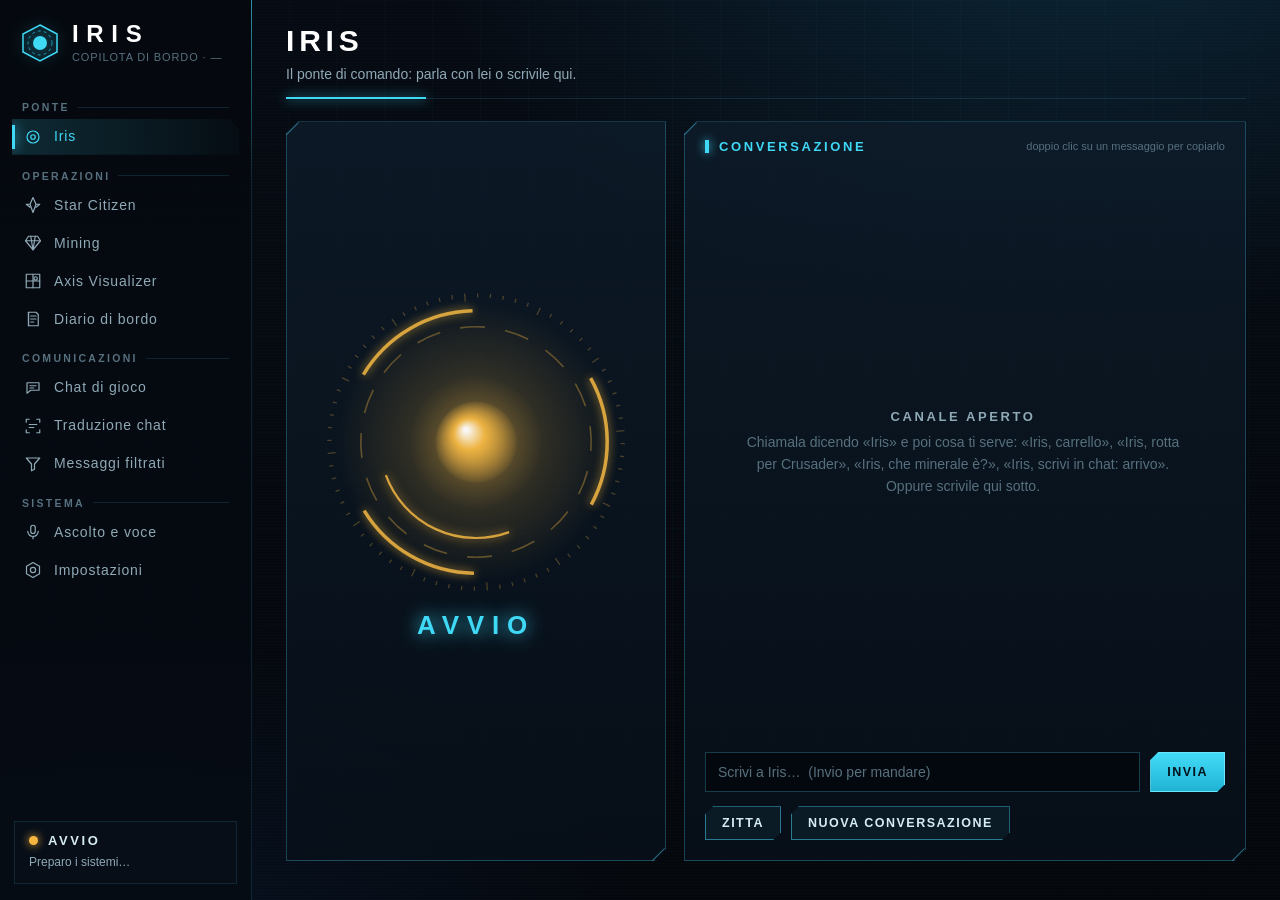
==== commit 66c1d903: "Ruota di Iris al posto della barra rapida, Shift+Tab, pannelli in fila La barra in alto diventa una " ====
--- a/src/ui/web/index.html
+++ b/src/ui/web/index.html
@@ -164,7 +164,7 @@
 
         <div class="panel span-2" id="mlog-panel">
           <div class="panel-title">Registro delle scansioni <span class="panel-meta">file JSON sul desktop, pronto per il sito</span></div>
-          <div class="row"><div class="row-text"><b>Registra le scansioni</b><small id="mlog-state">Ogni roccia letta (tasto, lettura continua, voce, tastierino, barra rapida) finisce nel registro. Alla fine ti chiedo il luogo e la qualità media e salvo il file sul desktop.</small></div><label class="switch"><input type="checkbox" id="mlog-switch"><i></i></label></div>
+          <div class="row"><div class="row-text"><b>Registra le scansioni</b><small id="mlog-state">Ogni roccia letta (tasto, lettura continua, voce, tastierino, ruota) finisce nel registro. Alla fine ti chiedo il luogo e la qualità media e salvo il file sul desktop.</small></div><label class="switch"><input type="checkbox" id="mlog-switch"><i></i></label></div>
           <div class="mlog-live hidden" id="mlog-live">
             <div class="mlog-stats" id="mlog-stats"></div>
             <div class="mlog-totals" id="mlog-totals"></div>
@@ -303,8 +303,8 @@
 
         <div class="panel log-body">
           <div class="panel-title">Sopra il gioco</div>
-          <p class="note first">Missioni e Diario stanno anche nella barra rapida: premi il suo tasto in gioco e apri i pannelli che ti servono. Restano dove li trascini.</p>
-          <div class="btn-row"><button class="btn log-bar-show">Mostra la barra rapida</button></div>
+          <p class="note first">Missioni e Diario stanno anche nella ruota: premi il suo tasto in gioco (Shift+Tab di base) e apri i pannelli che ti servono. Si mettono in alto uno accanto all'altro; se li trascini, la volta dopo tornano dove li hai lasciati.</p>
+          <div class="btn-row"><button class="btn log-bar-show">Mostra la ruota</button></div>
           <p class="note">A voce: «Iris, che missioni ho?», «Iris, sono in zona di armistizio?», «Iris, come sto?».</p>
         </div>
       </div>
@@ -538,7 +538,7 @@
     <!-- ------------------------------------------------------------- Impostazioni -->
     <section class="page" data-page="settings">
       <header class="page-head">
-        <div><h1>Impostazioni</h1><p>Tu, l'avvio, la barra rapida, il cervello di Iris, la sfera e gli aggiornamenti.</p></div>
+        <div><h1>Impostazioni</h1><p>Tu, l'avvio, la ruota, il cervello di Iris, la sfera e gli aggiornamenti.</p></div>
       </header>
       <div class="grid">
         <div class="panel">
@@ -562,16 +562,17 @@
         <div class="panel">
           <div class="panel-title">Avvio</div>
           <div class="row"><div class="row-text"><b>Avvia Iris con Windows</b><small id="autostart-note">Parte nascosta nell'area di notifica, pronta per quando giochi.</small></div><label class="switch"><input type="checkbox" id="autostart"><i></i></label></div>
-          <div class="row"><div class="row-text"><b>La X la nasconde nell'area di notifica</b><small>Iris resta attiva: tasti, barra rapida, avvisi. Per chiuderla: tasto destro sull'icona › Esci.</small></div><label class="switch"><input type="checkbox" data-set="closeToTray"><i></i></label></div>
+          <div class="row"><div class="row-text"><b>La X la nasconde nell'area di notifica</b><small>Iris resta attiva: tasti, ruota, avvisi. Per chiuderla: tasto destro sull'icona › Esci.</small></div><label class="switch"><input type="checkbox" data-set="closeToTray"><i></i></label></div>
           <div class="row"><div class="row-text"><b>Saluto all'avvio</b><small>«Sistemi online, sono pronta» quando i modelli sono caricati.</small></div><label class="switch"><input type="checkbox" data-set="greetOnStart"><i></i></label></div>
         </div>
 
         <div class="panel">
-          <div class="panel-title">Barra rapida nel gioco</div>
-          <div class="row"><div class="row-text"><b>Barra rapida</b><small>Scende dall'alto col suo tasto: mining, traduzione, assi, sfera, missioni, raffineria, diario. Non toglie il fuoco al gioco.</small></div><label class="switch"><input type="checkbox" data-set="quickBarEnabled"><i></i></label></div>
+          <div class="panel-title">Ruota nel gioco</div>
+          <div class="row"><div class="row-text"><b>Ruota di Iris</b><small>Si apre al centro dello schermo col suo tasto e porta Iris davanti al gioco: il cursore si libera da solo. Punta una voce col mouse e clicca: mining, registro, raffineria, missioni, diario, traduzione, assi, sfera.</small></div><label class="switch"><input type="checkbox" data-set="quickBarEnabled"><i></i></label></div>
+          <div class="row"><div class="row-text"><b>Solo con Star Citizen davanti</b><small>Il tasto apre la ruota solo mentre giochi: negli altri programmi Shift+Tab resta libero.</small></div><label class="switch"><input type="checkbox" data-set="wheelGameOnly"><i></i></label></div>
           <div class="keys-table" id="bar-keys"></div>
-          <div class="btn-row"><button class="btn" id="bar-show">Mostra / nascondi la barra</button></div>
-          <p class="note">Per cliccare libera il cursore del gioco (mobiGlas o il tasto del cursore). «Nascondi tutto» toglie barra, pannelli, sfera e overlay finché non lo ripremi.</p>
+          <div class="btn-row"><button class="btn" id="bar-show">Mostra la ruota</button></div>
+          <p class="note">Per tornare al gioco: di nuovo il tasto, Esc, il tasto destro o un clic al centro della ruota. Serve il gioco in finestra senza bordi: a schermo intero potrebbe ridursi a icona quando Iris passa davanti. «Nascondi tutto» toglie ruota, pannelli, sfera e overlay finché non lo ripremi.</p>
         </div>
 
         <div class="panel">
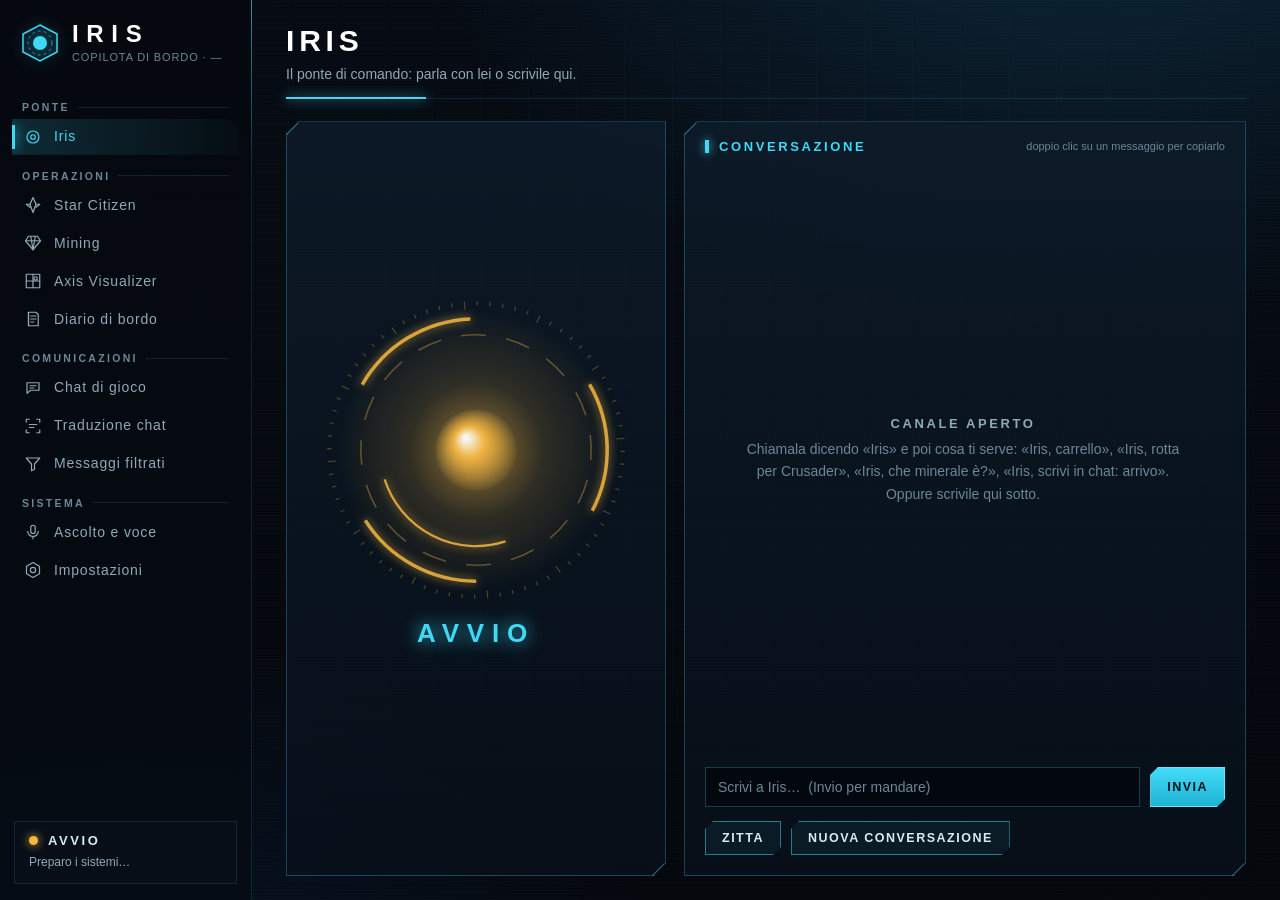
==== commit 44f6a6f6: "Iris 1.5.0: voce sempre uguale, ascolto, comandi di gioco, mining e interfaccia - Voce neurale coere" ====
--- a/src/ui/web/index.html
+++ b/src/ui/web/index.html
@@ -526,11 +526,12 @@
           <div class="panel-title">Voce</div>
           <div class="row"><div class="row-text"><b>Iris risponde a voce</b></div><label class="switch"><input type="checkbox" data-set="speechEnabled"><i></i></label></div>
           <div class="field"><span class="field-label">Motore della voce</span><div class="seg" id="engine-seg"><button data-engine="neurale">Neurale · Qwen3-TTS</button><button data-engine="windows">Windows</button></div></div>
+          <label class="field"><span class="field-label">Voce neurale</span><select id="neural-voice-select"></select></label>
           <label class="field"><span class="field-label">Effetto sulla voce</span><select id="effect-select"></select></label>
           <div class="field"><span class="field-label">Voce di Windows</span><div class="inline-form"><select id="voice-select"></select><button class="btn" data-action="testVoice">Prova</button></div></div>
           <label class="field"><span class="field-label">Dove parla</span><select id="output-select"></select></label>
           <div data-slider="speechRate"></div>
-          <p class="note">La voce neurale genera il parlato sulla scheda video (licenza Apache 2.0). La velocità vale solo per le voci di Windows.</p>
+          <p class="note">La voce neurale genera il parlato sulla scheda video (licenza Apache 2.0), sempre con la stessa voce: una delle predefinite (la prima volta il modello la prepara da sé, qualche secondo) o quella di un tuo WAV, 5–15 secondi di parlato pulito di una persona sola. La velocità vale solo per le voci di Windows.</p>
         </div>
       </div>
     </section>
@@ -630,7 +631,7 @@
   </main>
 </div>
 
-<div class="toasts" id="toasts"></div>
+<div class="toasts" id="toasts" role="status" aria-live="polite"></div>
 <div class="modal hidden" id="mlog-modal" role="dialog" aria-modal="true" aria-labelledby="mlog-title">
   <div class="modal-box panel mlog-box">
     <div class="panel-title" id="mlog-title">Chiudi il registro</div>
--- a/src/ui/web/app.css
+++ b/src/ui/web/app.css
@@ -18,7 +18,7 @@
   --red: #ff5d6c;
   --text: #d6ecf3;
   --text-2: #8fa9b6;
-  --text-3: #57707e;
+  --text-3: #6b8796; /* spento, ma leggibile: contrasto 4,5:1 anche sui pannelli */
   --display: "Bahnschrift SemiCondensed", "Bahnschrift", "Segoe UI", sans-serif;
   --body: "Segoe UI Variable Text", "Segoe UI", sans-serif;
   --mono: "Cascadia Mono", "Consolas", monospace;
@@ -247,6 +247,8 @@
   background-position: calc(100% - 17px) 55%, calc(100% - 12px) 55%; background-size: 5px 5px; background-repeat: no-repeat;
 }
 select option { background: #0b1520; color: var(--text); }
+select:hover:not(:disabled):not(:focus) { border-color: var(--line-3); }
+select:disabled { opacity: .45; cursor: default; }
 textarea.code { font: 12.5px/1.5 var(--mono); resize: vertical; min-height: 220px; }
 .inline-form { display: flex; gap: 10px; align-items: stretch; margin-top: 4px; }
 .inline-form input, .inline-form select { flex: 1; min-width: 0; }
@@ -679,3 +681,60 @@
 .check input { accent-color: var(--cyan); width: 15px; height: 15px; margin: 0; cursor: pointer; }
 .check:hover { color: var(--text); }
 .mlog-box .callout { margin: 16px 0 0; }
+/* --- Rifinitura: finestra piccola, tasti lunghi, stati da tastiera (regole aggiunte, non sostituite) ------- */
+/* Iris: la pagina riempie la finestra (la conversazione e la casella restano sempre a vista). */
+.page[data-page="home"].active { display: flex; flex-direction: column; height: 100%; min-height: 560px; padding-bottom: 24px; }
+.page[data-page="home"] .home { flex: 1 1 auto; height: auto; min-height: 0; }
+.convo-panel { min-height: 0; }
+/* Finestra stretta: la sfera diventa una striscia in alto, la conversazione prende il resto. */
+@media (max-width: 1080px) {
+  .page[data-page="home"] .home { grid-template-columns: minmax(0, 1fr); grid-template-rows: auto minmax(0, 1fr); }
+  .orb-panel {
+    display: grid; grid-template-columns: 96px minmax(0, 1fr); column-gap: 20px; align-items: center; justify-items: start;
+    text-align: left; padding: 12px 20px;
+  }
+  #orb { grid-row: 1 / span 4; width: 96px; }
+  .orb-state { margin: 0; font-size: 20px; letter-spacing: .24em; }
+  .orb-detail { margin-top: 4px; min-height: 0; max-width: none; }
+  .orb-heard { margin-top: 4px; max-width: none; overflow: hidden; text-overflow: ellipsis; white-space: nowrap; width: 100%; }
+  #retry { margin-top: 8px; }
+  .convo-panel { min-height: 320px; }
+}
+
+/* Finestra bassa: la barra laterale si stringe, così si vedono tutte le pagine anche a 620 px. */
+@media (max-height: 760px) {
+  .brand { padding: 14px 20px 10px; }
+  .brand-mark { width: 32px; height: 32px; }
+  .nav-group { margin: 10px 10px 4px; }
+  .nav-item { padding: 6px 12px; margin: 1px 0; }
+  .update-card { padding: 8px 12px; margin-bottom: 8px; }
+  .update-text { margin: 4px 0 8px; }
+  .status { margin-bottom: 12px; padding: 8px 12px; }
+  .status-text { -webkit-line-clamp: 2; margin-top: 4px; }
+}
+@media (max-height: 660px) {
+  .brand-sub { display: none; }
+  .nav-group { margin: 8px 10px 2px; }
+  .nav-item { padding: 5px 12px; }
+  .update-text { display: none; }
+}
+
+/* Tasti: il nome lungo di un joystick si taglia con «…» invece di andare a capo dentro il riquadro. */
+.key { min-width: 0; max-width: 100%; }
+.key-label { min-width: 0; overflow: hidden; text-overflow: ellipsis; white-space: nowrap; }
+.key em.off { color: var(--text-3); }
+.keys-table { grid-template-columns: minmax(96px, 1fr) minmax(0, max-content); }
+.keys-table .cell { min-width: 0; }
+.keys-table .cell .key { max-width: 210px; }
+
+/* Stati dei controlli che mancavano: passaggio del mouse sugli interruttori, fuoco da tastiera,
+   campi disattivati. */
+.switch:hover i { border-color: var(--line-3); }
+.switch input:disabled + i { opacity: .4; }
+.switch input:disabled { cursor: default; }
+.key button:focus-visible, .phrase button:focus-visible, .ax-names summary:focus-visible, .check input:focus-visible,
+.ax-invert input:focus-visible, .history .item:focus-visible { outline: 1px solid var(--cyan); outline-offset: 2px; }
+input[type="text"]:disabled, select:disabled, textarea:disabled { opacity: .45; cursor: default; }
+.seg button:active, .ax-pick:active, .preset:active { transform: translateY(1px); }
+.seg button:disabled { opacity: .4; cursor: default; }
+.panel-meta { min-width: 0; overflow: hidden; text-overflow: ellipsis; white-space: nowrap; }
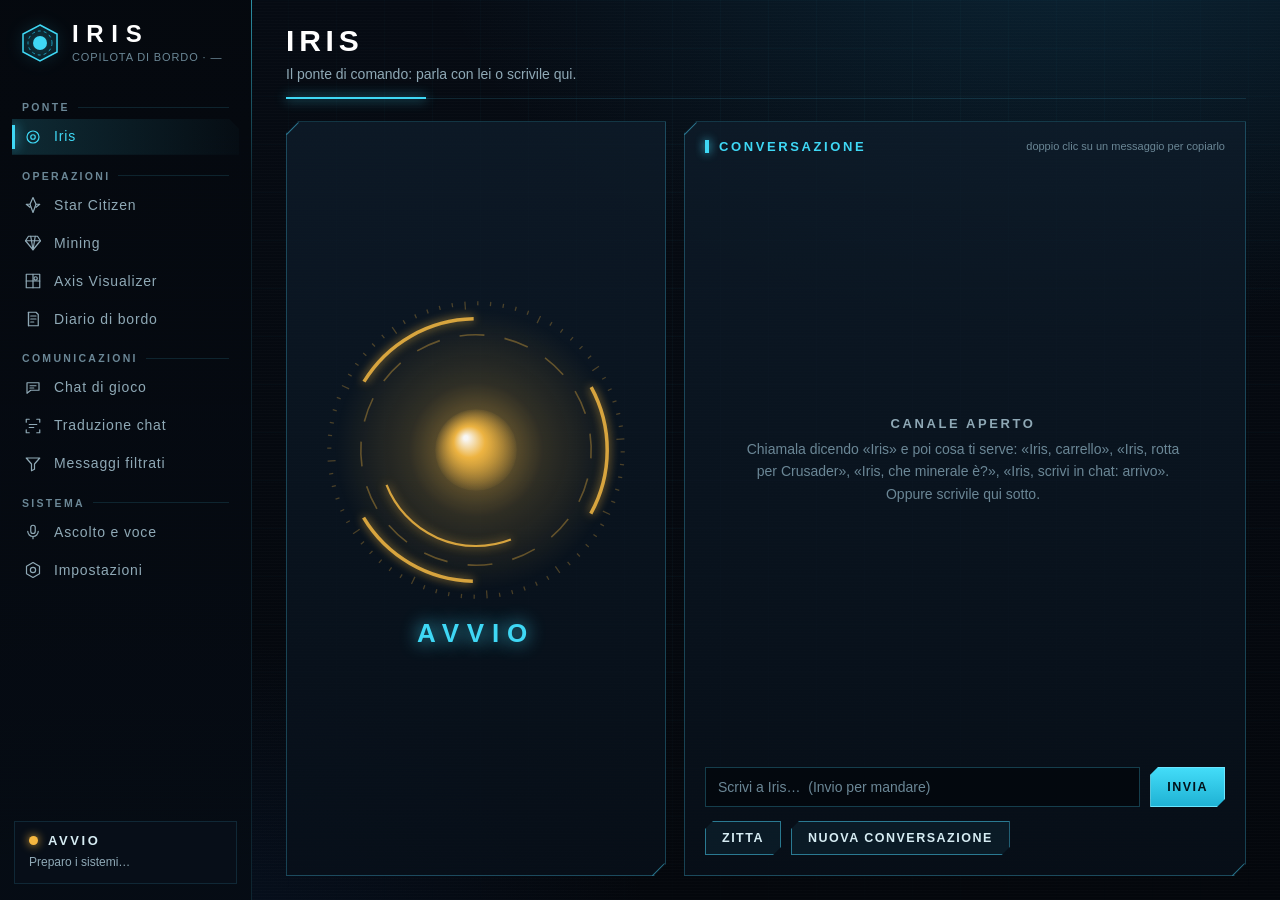
==== commit 094538a4: "Iris 1.5.0: telemetria di Star Citizen, "Iris" di nuovo sentito, voce spenta libera la scheda video " ====
--- a/src/ui/web/index.html
+++ b/src/ui/web/index.html
@@ -98,6 +98,15 @@
           <div class="callout" id="game-status">—</div>
           <div class="row"><div class="row-text"><b>Comandi di gioco attivi</b><small>Quando Star Citizen è aperto, Iris preme i tasti per te.</small></div><label class="switch"><input type="checkbox" data-set="gameEnabled"><i></i></label></div>
           <div class="row"><div class="row-text"><b>Modalità prova</b><small>Scrive cosa farebbe, senza premere tasti.</small></div><label class="switch"><input type="checkbox" id="dry-run"><i></i></label></div>
+          <div class="row"><div class="row-text"><b>Leggi lo stato dal gioco</b><small>Prima di premere guarda com'è la nave: «accendi le armi» con le armi già accese non le spegne.</small><small class="telemetry-state" id="telemetry-state">—</small></div><label class="switch"><input type="checkbox" data-set="gameTelemetryEnabled"><i></i></label></div>
+          <div class="telemetry-help">
+            <p class="note first">La telemetria va accesa nel gioco: aggiungi queste due righe al file <code>user.cfg</code> nella cartella di Star Citizen (LIVE o PTU) e riavvia il gioco. Iris la legge soltanto e non modifica mai i file del gioco. Attenzione: con queste righe il gioco accetta comandi anche da altri programmi del PC.</p>
+            <div class="telemetry-cfg">
+              <pre class="readout small" id="telemetry-cfg">grpc.client.server.enabled = 1
+server.game.telemetry.enabled = 1</pre>
+              <button class="btn small" type="button" id="telemetry-copy">Copia le righe</button>
+            </div>
+          </div>
           <div class="btn-row">
             <button class="btn" data-action="openProfile">Modifica il profilo a mano</button>
             <button class="btn" data-action="gameReload">Ricarica</button>
--- a/src/ui/web/app.css
+++ b/src/ui/web/app.css
@@ -384,6 +384,17 @@
 .zones { display: grid; grid-template-columns: repeat(auto-fit, minmax(240px, 1fr)); gap: 10px; margin-top: 14px; }
 .zone { display: flex; align-items: center; gap: 10px; padding: 10px 12px; border: 1px solid var(--line); background: rgba(2, 6, 10, .6); }
 .zone span { flex: 1; font-size: 13px; color: var(--text-2); }
+
+/* --- Star Citizen: telemetria del gioco ------------------------------------------------------------------- */
+.row-text small.telemetry-state { margin-top: 4px; font: 12px/1.4 var(--mono); color: var(--text-3); white-space: nowrap; overflow: hidden; text-overflow: ellipsis; }
+.telemetry-state::before { content: ""; display: inline-block; width: 7px; height: 7px; margin-right: 8px; border-radius: 50%; background: var(--text-3); vertical-align: 1px; transition: background-color .18s, box-shadow .18s; }
+.telemetry-state.ok { color: var(--green); }
+.telemetry-state.ok::before { background: var(--green); box-shadow: 0 0 8px var(--green); }
+.telemetry-state.warn { color: var(--amber); }
+.telemetry-state.warn::before { background: var(--amber); }
+.telemetry-help { padding-bottom: 12px; }
+.telemetry-cfg { display: flex; align-items: flex-start; gap: 12px; margin-top: 8px; }
+.telemetry-cfg .readout { flex: 1; min-width: 0; margin: 0; color: var(--cyan); white-space: pre; overflow-x: auto; }
 
 /* --- Aggiornamenti ----------------------------------------------------------------------------------------- */
 .update-box { padding: 14px 16px; border: 1px solid var(--line-2); background: rgba(2, 6, 10, .7); }
